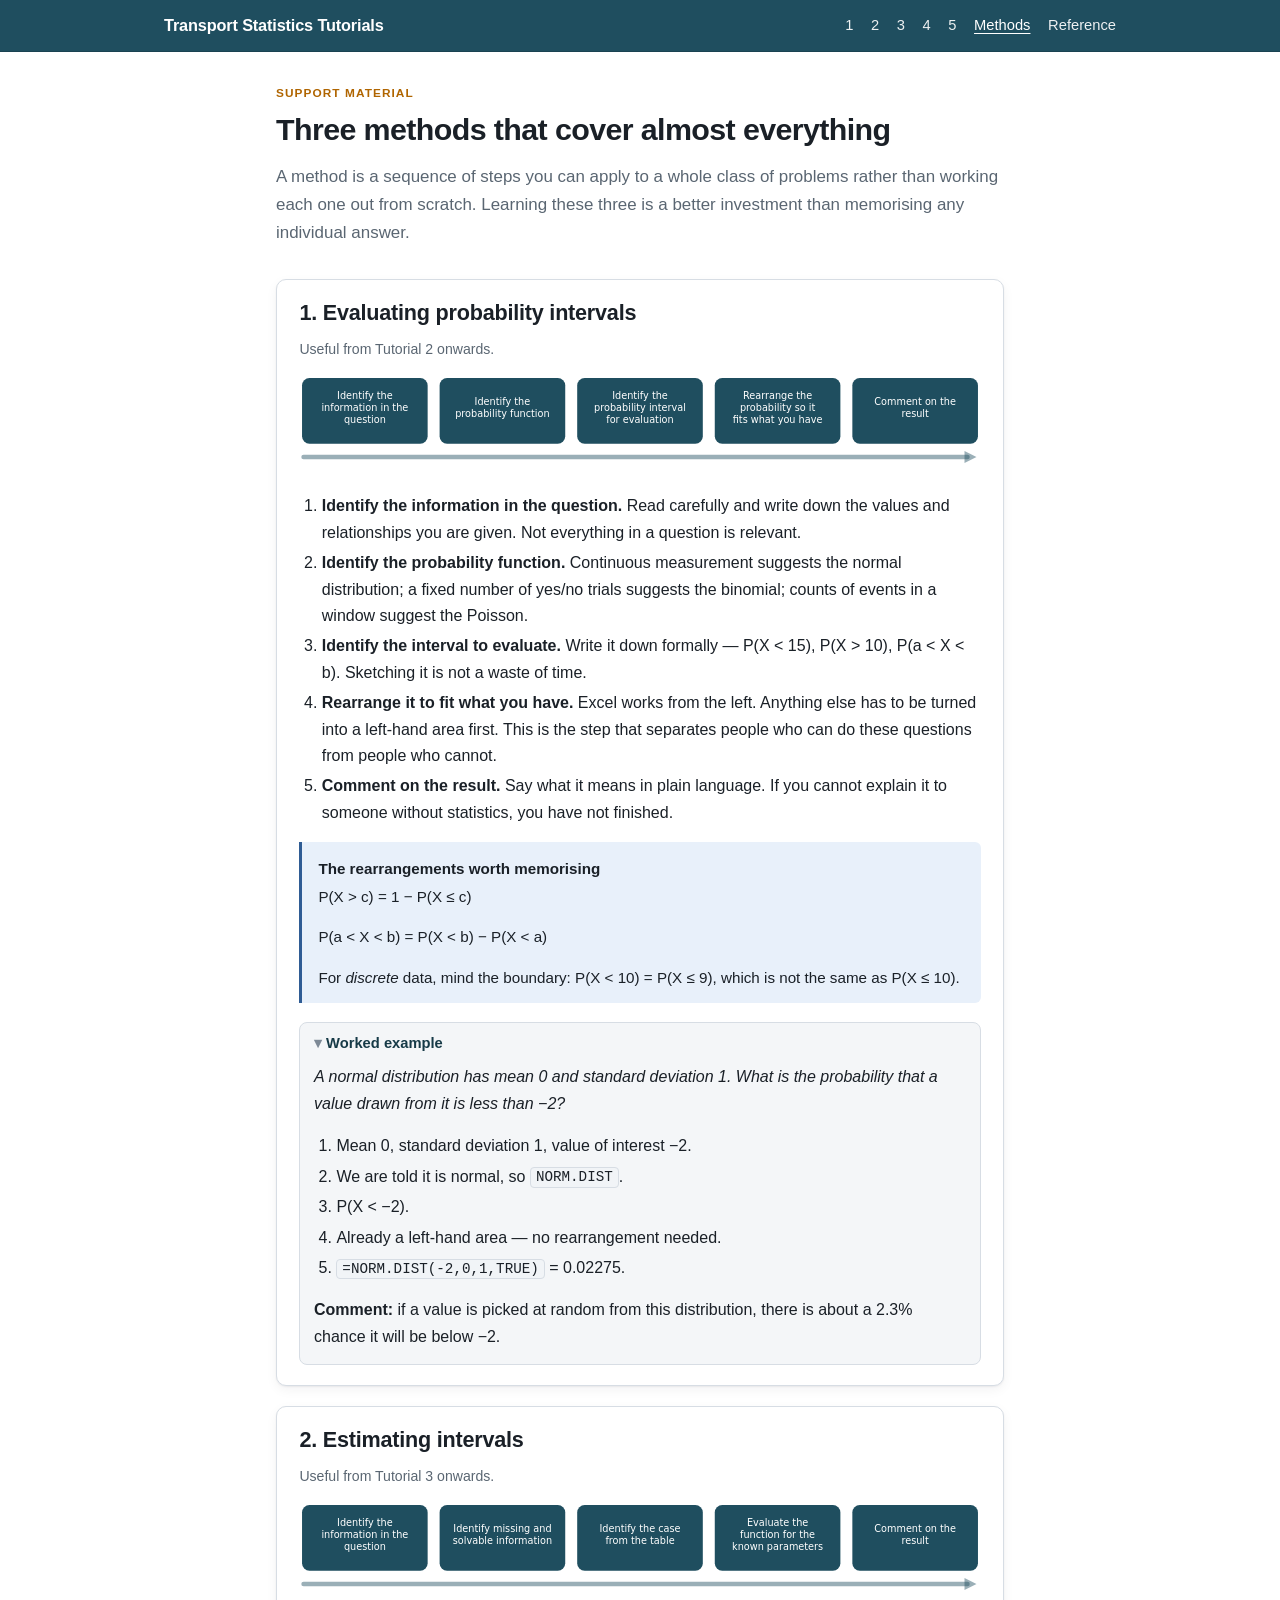
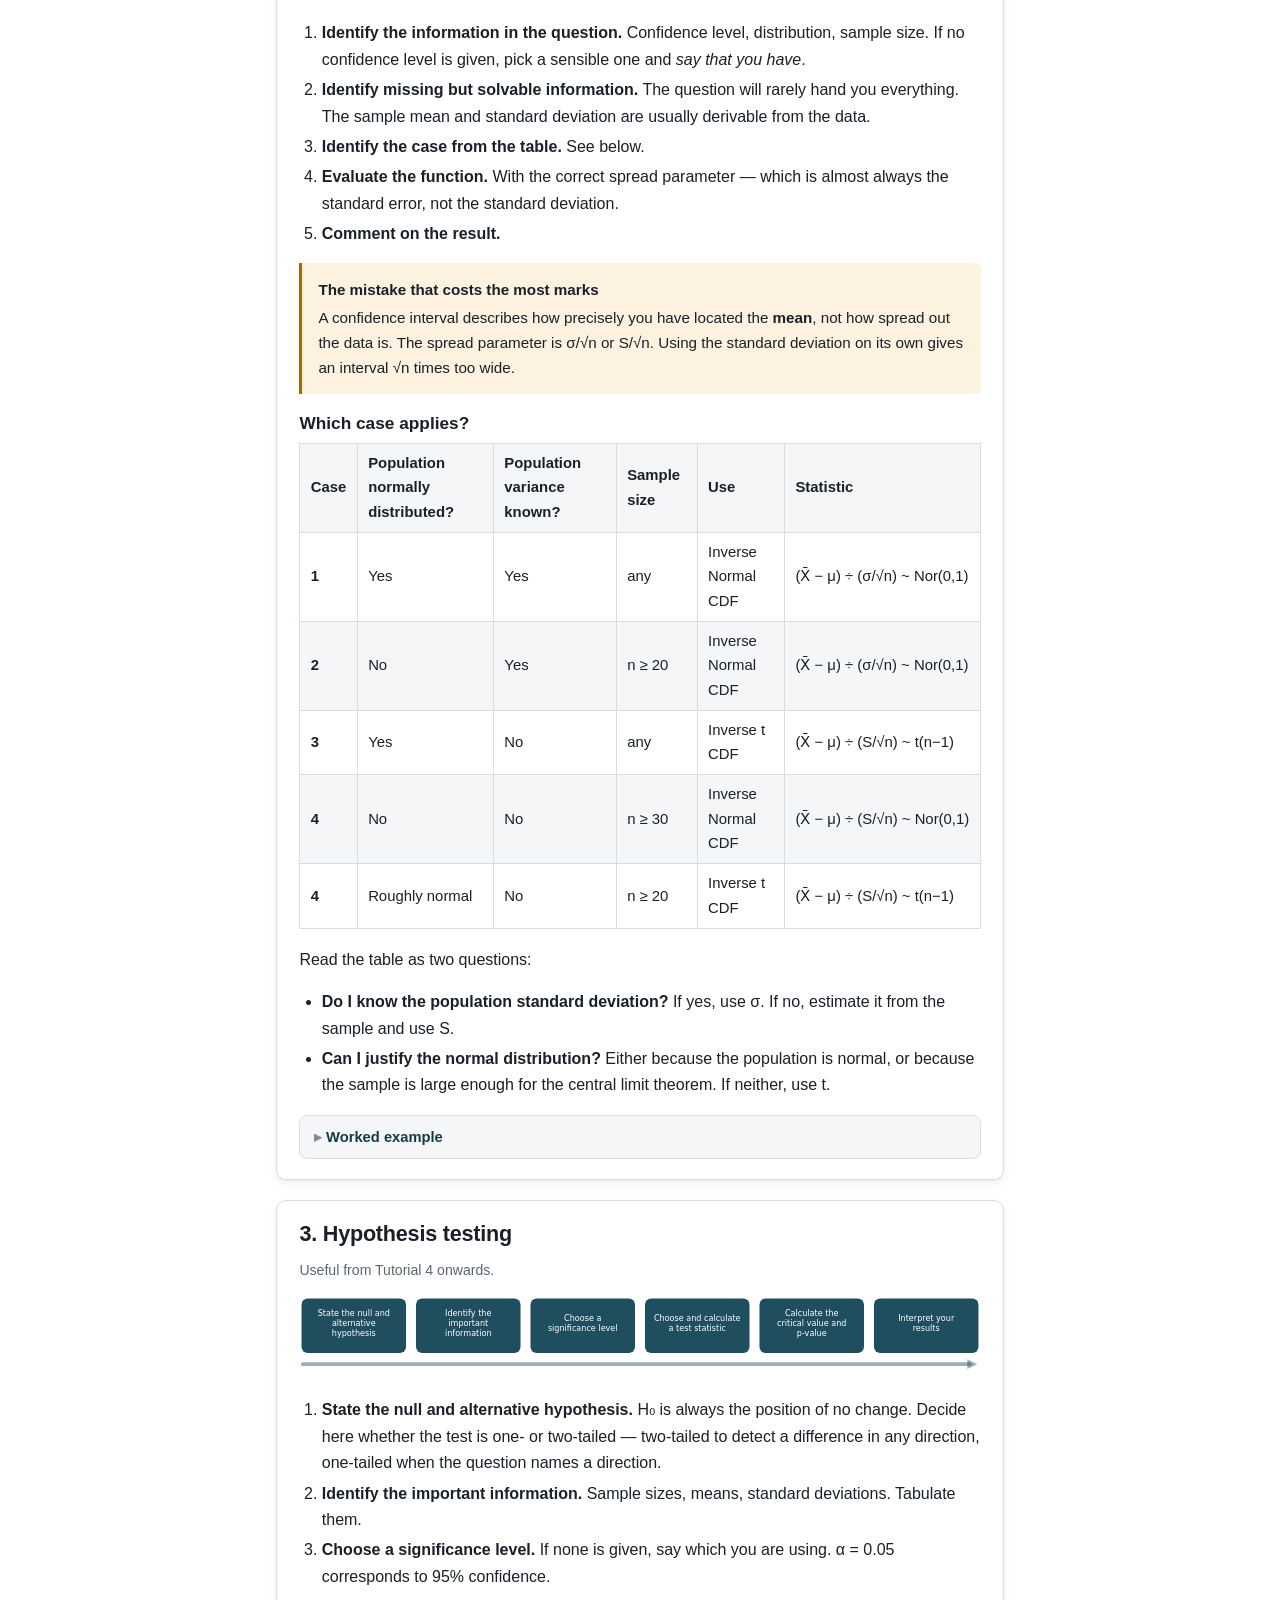
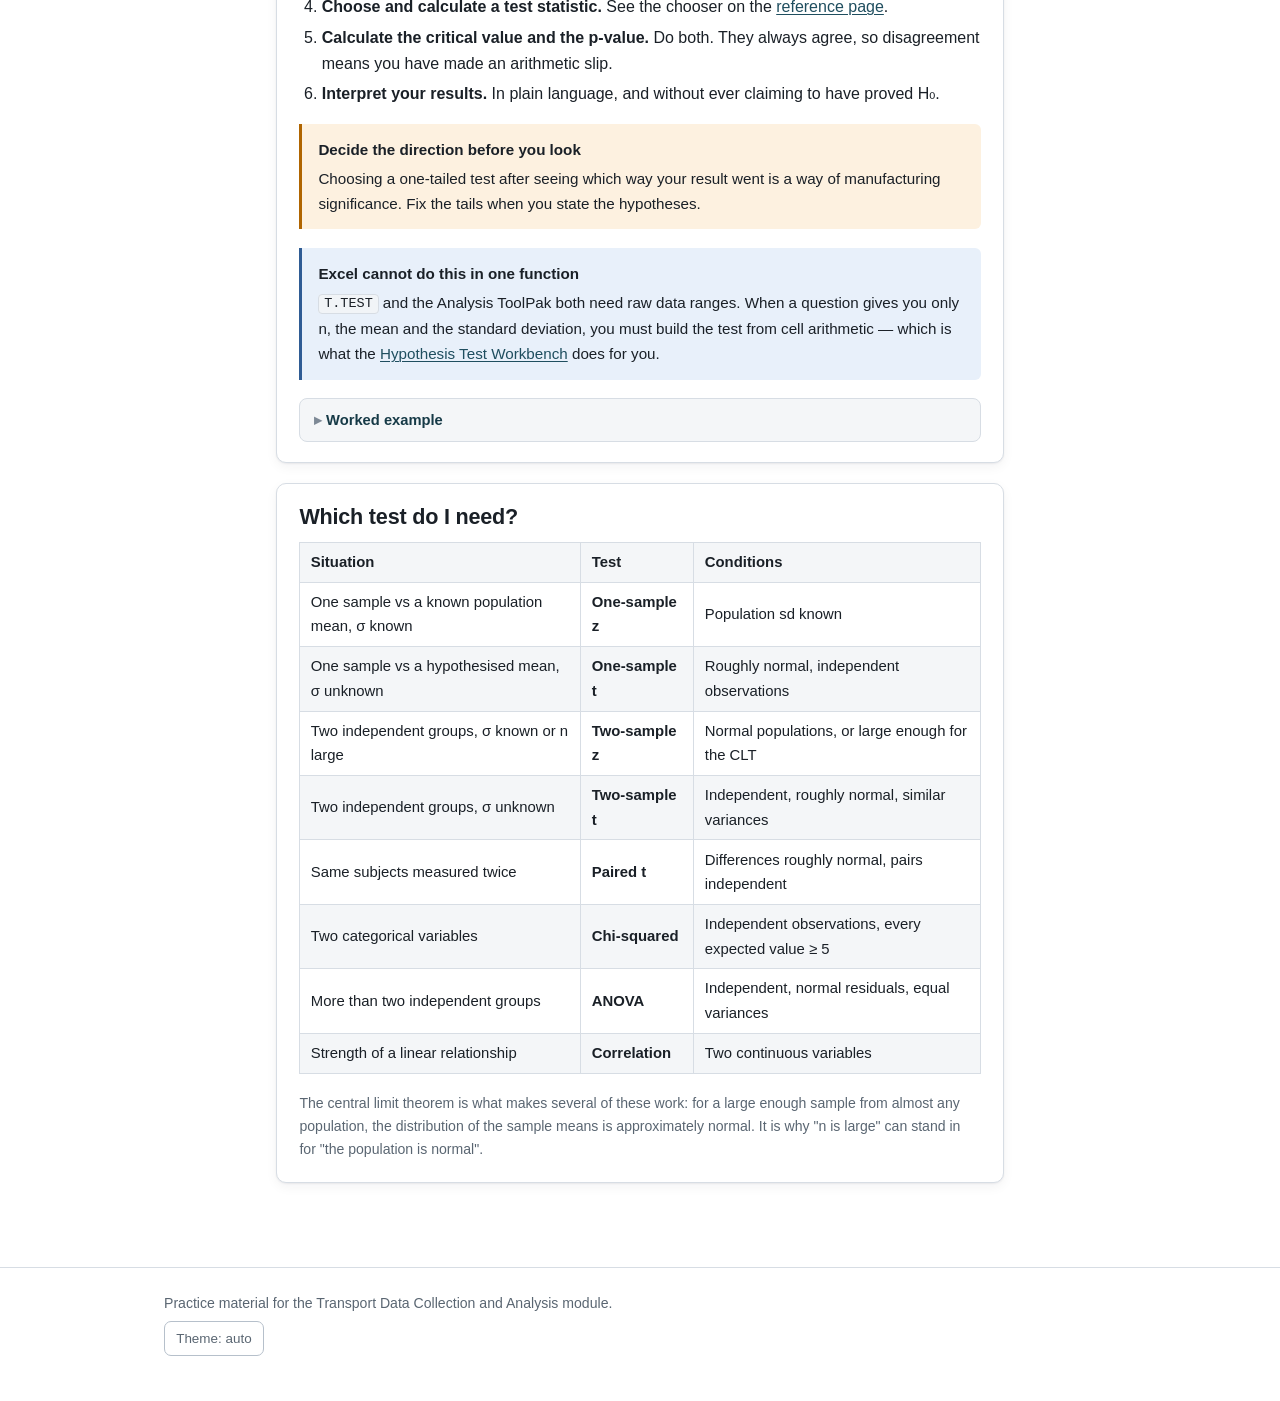
==== methodology.html @ e7c4525c "Interactive self-check site for the transport statistics tutorials Turns the Word handout into a Git" ====
<!doctype html>
<html lang="en-GB">
<head>
<meta charset="utf-8">
<meta name="viewport" content="width=device-width, initial-scale=1">
<title>Problem-solving methods — Transport Statistics</title>
<meta name="description" content="Three reusable methods for probability intervals, interval estimation and hypothesis testing.">
<link rel="stylesheet" href="assets/css/site.css">
<link rel="icon" href="data:image/svg+xml,<svg xmlns='http://www.w3.org/2000/svg' viewBox='0 0 32 32'><text y='26' font-size='26'>📊</text></svg>">
</head>
<body>
<a class="skip" href="#main">Skip to content</a>

<header class="masthead">
  <div class="wrap">
    <a class="brand" href="index.html">Transport Statistics Tutorials</a>
    <nav aria-label="Main">
      <a href="tutorial.html?t=1">1</a>
      <a href="tutorial.html?t=2">2</a>
      <a href="tutorial.html?t=3">3</a>
      <a href="tutorial.html?t=4">4</a>
      <a href="tutorial.html?t=5">5</a>
      <a href="methodology.html">Methods</a>
      <a href="reference.html">Reference</a>
    </nav>
  </div>
</header>

<main id="main">
  <div class="wrap wrap-narrow">

    <div class="page-head">
      <div class="eyebrow">Support material</div>
      <h1>Three methods that cover almost everything</h1>
      <p class="lede">
        A method is a sequence of steps you can apply to a whole class of
        problems rather than working each one out from scratch. Learning these
        three is a better investment than memorising any individual answer.
      </p>
    </div>

    <!-- ============================================================ -->
    <section class="card">
      <h2>1. Evaluating probability intervals</h2>
      <p class="muted small">Useful from Tutorial 2 onwards.</p>

      <figure>
        <img src="assets/img/method-probability.svg"
             alt="Five steps: identify the information, identify the probability function, identify the interval, rearrange it, comment on the result.">
      </figure>

      <ol>
        <li><strong>Identify the information in the question.</strong> Read
          carefully and write down the values and relationships you are given.
          Not everything in a question is relevant.</li>
        <li><strong>Identify the probability function.</strong> Continuous
          measurement suggests the normal distribution; a fixed number of
          yes/no trials suggests the binomial; counts of events in a window
          suggest the Poisson.</li>
        <li><strong>Identify the interval to evaluate.</strong> Write it down
          formally — P(X &lt; 15), P(X &gt; 10), P(a &lt; X &lt; b). Sketching
          it is not a waste of time.</li>
        <li><strong>Rearrange it to fit what you have.</strong> Excel works from
          the left. Anything else has to be turned into a left-hand area first.
          This is the step that separates people who can do these questions from
          people who cannot.</li>
        <li><strong>Comment on the result.</strong> Say what it means in plain
          language. If you cannot explain it to someone without statistics, you
          have not finished.</li>
      </ol>

      <div class="note">
        <span class="note-title">The rearrangements worth memorising</span>
        <p>P(X &gt; c) = 1 − P(X ≤ c)</p>
        <p>P(a &lt; X &lt; b) = P(X &lt; b) − P(X &lt; a)</p>
        <p style="margin-bottom:0">For <em>discrete</em> data, mind the boundary:
        P(X &lt; 10) = P(X ≤ 9), which is not the same as P(X ≤ 10).</p>
      </div>

      <details class="solution" open>
        <summary>Worked example</summary>
        <div class="sol-body">
          <p><em>A normal distribution has mean 0 and standard deviation 1. What
          is the probability that a value drawn from it is less than −2?</em></p>
          <ol>
            <li>Mean 0, standard deviation 1, value of interest −2.</li>
            <li>We are told it is normal, so <code>NORM.DIST</code>.</li>
            <li>P(X &lt; −2).</li>
            <li>Already a left-hand area — no rearrangement needed.</li>
            <li><code>=NORM.DIST(-2,0,1,TRUE)</code> = 0.02275.</li>
          </ol>
          <p style="margin-bottom:0"><strong>Comment:</strong> if a value is
          picked at random from this distribution, there is about a 2.3% chance
          it will be below −2.</p>
        </div>
      </details>
    </section>

    <!-- ============================================================ -->
    <section class="card">
      <h2>2. Estimating intervals</h2>
      <p class="muted small">Useful from Tutorial 3 onwards.</p>

      <figure>
        <img src="assets/img/method-intervals.svg"
             alt="Five steps: identify the information, identify missing and solvable information, identify the case, evaluate the function, comment on the result.">
      </figure>

      <ol>
        <li><strong>Identify the information in the question.</strong> Confidence
          level, distribution, sample size. If no confidence level is given,
          pick a sensible one and <em>say that you have</em>.</li>
        <li><strong>Identify missing but solvable information.</strong> The
          question will rarely hand you everything. The sample mean and standard
          deviation are usually derivable from the data.</li>
        <li><strong>Identify the case from the table.</strong> See below.</li>
        <li><strong>Evaluate the function.</strong> With the correct spread
          parameter — which is almost always the standard error, not the
          standard deviation.</li>
        <li><strong>Comment on the result.</strong></li>
      </ol>

      <div class="note warn">
        <span class="note-title">The mistake that costs the most marks</span>
        A confidence interval describes how precisely you have located the
        <strong>mean</strong>, not how spread out the data is. The spread
        parameter is σ/√n or S/√n. Using the standard deviation on its own gives
        an interval √n times too wide.
      </div>

      <h3>Which case applies?</h3>
      <div class="table-scroll">
        <table>
          <thead>
            <tr>
              <th>Case</th>
              <th>Population normally distributed?</th>
              <th>Population variance known?</th>
              <th>Sample size</th>
              <th>Use</th>
              <th>Statistic</th>
            </tr>
          </thead>
          <tbody>
            <tr>
              <td><strong>1</strong></td><td>Yes</td><td>Yes</td><td>any</td>
              <td>Inverse Normal CDF</td>
              <td class="nowrap">(X̄ − μ) ÷ (σ/√n) ~ Nor(0,1)</td>
            </tr>
            <tr>
              <td><strong>2</strong></td><td>No</td><td>Yes</td><td>n ≥ 20</td>
              <td>Inverse Normal CDF</td>
              <td class="nowrap">(X̄ − μ) ÷ (σ/√n) ~ Nor(0,1)</td>
            </tr>
            <tr>
              <td><strong>3</strong></td><td>Yes</td><td>No</td><td>any</td>
              <td>Inverse t CDF</td>
              <td class="nowrap">(X̄ − μ) ÷ (S/√n) ~ t(n−1)</td>
            </tr>
            <tr>
              <td><strong>4</strong></td><td>No</td><td>No</td><td>n ≥ 30</td>
              <td>Inverse Normal CDF</td>
              <td class="nowrap">(X̄ − μ) ÷ (S/√n) ~ Nor(0,1)</td>
            </tr>
            <tr>
              <td><strong>4</strong></td><td>Roughly normal</td><td>No</td><td>n ≥ 20</td>
              <td>Inverse t CDF</td>
              <td class="nowrap">(X̄ − μ) ÷ (S/√n) ~ t(n−1)</td>
            </tr>
          </tbody>
        </table>
      </div>

      <p>Read the table as two questions:</p>
      <ul>
        <li><strong>Do I know the population standard deviation?</strong> If yes,
          use σ. If no, estimate it from the sample and use S.</li>
        <li><strong>Can I justify the normal distribution?</strong> Either
          because the population is normal, or because the sample is large
          enough for the central limit theorem. If neither, use t.</li>
      </ul>

      <details class="solution">
        <summary>Worked example</summary>
        <div class="sol-body">
          <p><em>A study of driving speed outside a school sampled 100 vehicles.
          The average speed was 25 mph with a standard deviation of 2 mph.
          Estimate a 95% confidence interval for the population mean.</em></p>
          <ol>
            <li>n = 100, mean 25, sd 2, 95% confidence so α = 0.05 and the tails
              are at 0.025 and 0.975.</li>
            <li>Nothing further to derive.</li>
            <li>We are not told the population is normal and we do not know its
              standard deviation, but n = 100 is large — <strong>Case 4</strong>,
              inverse normal.</li>
            <li>Standard error = 2 ÷ √100 = 0.2.<br>
              <code>=NORM.INV(0.025, 25, 0.2)</code> = 24.61<br>
              <code>=NORM.INV(0.975, 25, 0.2)</code> = 25.39</li>
          </ol>
          <p style="margin-bottom:0"><strong>Comment:</strong> we can say with
          95% confidence that the mean speed of vehicles passing this site is
          between 24.61 and 25.39 mph.</p>
          <div class="note small">
            The version of this example in the original handout uses the
            standard deviation (2) rather than the standard error (0.2), giving
            25 ± 3.92 mph. That is the width of the interval covering individual
            <em>vehicles</em>, not the precision of the <em>mean</em>. The
            corrected figures are above; see <code>ERRATA.md</code>.
          </div>
        </div>
      </details>
    </section>

    <!-- ============================================================ -->
    <section class="card">
      <h2>3. Hypothesis testing</h2>
      <p class="muted small">Useful from Tutorial 4 onwards.</p>

      <figure>
        <img src="assets/img/method-hypothesis.svg"
             alt="Six steps: state the hypotheses, identify the information, choose a significance level, calculate a test statistic, calculate the critical value and p-value, interpret the results.">
      </figure>

      <ol>
        <li><strong>State the null and alternative hypothesis.</strong> H₀ is
          always the position of no change. Decide here whether the test is one-
          or two-tailed — two-tailed to detect a difference in any direction,
          one-tailed when the question names a direction.</li>
        <li><strong>Identify the important information.</strong> Sample sizes,
          means, standard deviations. Tabulate them.</li>
        <li><strong>Choose a significance level.</strong> If none is given, say
          which you are using. α = 0.05 corresponds to 95% confidence.</li>
        <li><strong>Choose and calculate a test statistic.</strong> See the
          chooser on the <a href="reference.html">reference page</a>.</li>
        <li><strong>Calculate the critical value and the p-value.</strong> Do
          both. They always agree, so disagreement means you have made an
          arithmetic slip.</li>
        <li><strong>Interpret your results.</strong> In plain language, and
          without ever claiming to have proved H₀.</li>
      </ol>

      <div class="note warn">
        <span class="note-title">Decide the direction before you look</span>
        Choosing a one-tailed test after seeing which way your result went is a
        way of manufacturing significance. Fix the tails when you state the
        hypotheses.
      </div>

      <div class="note">
        <span class="note-title">Excel cannot do this in one function</span>
        <code>T.TEST</code> and the Analysis ToolPak both need raw data ranges.
        When a question gives you only n, the mean and the standard deviation,
        you must build the test from cell arithmetic — which is what the
        <a href="workbooks/hypothesis-test-workbench.xlsx">Hypothesis Test
        Workbench</a> does for you.
      </div>

      <details class="solution">
        <summary>Worked example</summary>
        <div class="sol-body">
          <p><em>Leeds council surveyed bus lateness in Leeds and Manchester. 64
          buses in Leeds averaged 144 seconds late; 49 in Manchester averaged
          121 seconds. The standard deviation was 49 seconds in both. Is the
          difference significant at 95% confidence?</em></p>
          <ol>
            <li>H₀: μ_L = μ_M. H₁: μ_L ≠ μ_M. Two-tailed, because no direction
              is specified.</li>
            <li>n_L = 64, n_M = 49, means 144 and 121, s = 49 for both.</li>
            <li>95% confidence, so α = 0.05, split as 0.025 per tail.</li>
            <li>Two independent groups with an unknown population sd — a
              two-sample t-test.<br>
              t = (144 − 121) ÷ (49 × √(1/64 + 1/49)) = 23 ÷ 9.30 =
              <strong>2.473</strong><br>
              df = 64 + 49 − 2 = 111</li>
            <li><code>=T.INV.2T(0.05, 111)</code> = 1.98</li>
            <li>2.473 &gt; 1.98, so <strong>reject H₀</strong>.</li>
          </ol>
          <p style="margin-bottom:0"><strong>Comment:</strong> there is evidence
          that bus lateness differs significantly between the two cities. Note
          what has <em>not</em> been shown: nothing here explains why, and
          nothing licenses the claim that one city's buses are better run.</p>
        </div>
      </details>
    </section>

    <section class="card">
      <h2>Which test do I need?</h2>
      <div class="table-scroll">
        <table>
          <thead><tr><th>Situation</th><th>Test</th><th>Conditions</th></tr></thead>
          <tbody>
            <tr><td>One sample vs a known population mean, σ known</td>
                <td><strong>One-sample z</strong></td>
                <td>Population sd known</td></tr>
            <tr><td>One sample vs a hypothesised mean, σ unknown</td>
                <td><strong>One-sample t</strong></td>
                <td>Roughly normal, independent observations</td></tr>
            <tr><td>Two independent groups, σ known or n large</td>
                <td><strong>Two-sample z</strong></td>
                <td>Normal populations, or large enough for the CLT</td></tr>
            <tr><td>Two independent groups, σ unknown</td>
                <td><strong>Two-sample t</strong></td>
                <td>Independent, roughly normal, similar variances</td></tr>
            <tr><td>Same subjects measured twice</td>
                <td><strong>Paired t</strong></td>
                <td>Differences roughly normal, pairs independent</td></tr>
            <tr><td>Two categorical variables</td>
                <td><strong>Chi-squared</strong></td>
                <td>Independent observations, every expected value ≥ 5</td></tr>
            <tr><td>More than two independent groups</td>
                <td><strong>ANOVA</strong></td>
                <td>Independent, normal residuals, equal variances</td></tr>
            <tr><td>Strength of a linear relationship</td>
                <td><strong>Correlation</strong></td>
                <td>Two continuous variables</td></tr>
          </tbody>
        </table>
      </div>
      <p class="small muted" style="margin-bottom:0">
        The central limit theorem is what makes several of these work: for a
        large enough sample from almost any population, the distribution of the
        sample means is approximately normal. It is why "n is large" can stand
        in for "the population is normal".
      </p>
    </section>

  </div>
</main>

<footer class="footer">
  <div class="wrap">
    <p>Practice material for the Transport Data Collection and Analysis module.</p>
    <p class="noprint"><span data-theme-toggle></span></p>
  </div>
</footer>

<script src="assets/js/progress.js"></script>
<script src="assets/js/chrome.js"></script>
</body>
</html>
---- assets/css/site.css ----
/* Transport Data Collection and Analysis -- Statistics Tutorials
   Light and dark are both defined on :root so the page never borrows a
   half-set palette from the host. */

:root {
  --bg: #ffffff;
  --bg-soft: #f4f6f8;
  --bg-sunken: #eceff3;
  --surface: #ffffff;
  --border: #d7dde4;
  --border-strong: #b6c0cb;
  --text: #1a2027;
  --text-soft: #5a6672;
  --text-faint: #7d8996;
  --brand: #1f4e5f;
  --brand-soft: #e3eef1;
  --brand-text: #163a47;
  /* Text sitting ON the brand colour. Flips to dark in the dark palette,
     where the brand is a light blue that white text cannot sit on legibly. */
  --on-brand: #ffffff;
  --accent: #b06500;
  --accent-soft: #fdf1e0;
  --ok: #1c6b3c;
  --ok-soft: #e4f3ea;
  --ok-border: #8fc7a6;
  --bad: #a52a3a;
  --bad-soft: #fbe9eb;
  --bad-border: #e0a3ab;
  --info: #2f5c94;
  --info-soft: #e8f0fa;
  --code-bg: #f1f4f7;
  --shadow: 0 1px 2px rgba(16, 24, 32, .06), 0 4px 12px rgba(16, 24, 32, .05);
  --radius: 10px;
  --mono: ui-monospace, SFMono-Regular, "SF Mono", Menlo, Consolas, monospace;
  --sans: -apple-system, BlinkMacSystemFont, "Segoe UI", Inter, Roboto,
          "Helvetica Neue", Arial, sans-serif;
}

@media (prefers-color-scheme: dark) {
  :root:not([data-theme="light"]) {
    --bg: #12161a;
    --bg-soft: #181d23;
    --bg-sunken: #0d1115;
    --surface: #1a2027;
    --border: #2b333c;
    --border-strong: #3d4753;
    --text: #e6eaee;
    --text-soft: #a8b3be;
    --text-faint: #7f8b97;
    --brand: #6fb3c7;
    --brand-soft: #16303a;
    --brand-text: #a8d6e4;
    --on-brand: #0d1115;
    --accent: #e0a054;
    --accent-soft: #2e2314;
    --ok: #6cc490;
    --ok-soft: #14291d;
    --ok-border: #2f6647;
    --bad: #e8909c;
    --bad-soft: #2c171b;
    --bad-border: #6d3742;
    --info: #8ab4e8;
    --info-soft: #16212f;
    --code-bg: #10151a;
    --shadow: 0 1px 2px rgba(0, 0, 0, .4), 0 4px 14px rgba(0, 0, 0, .3);
  }
}

:root[data-theme="dark"] {
  --bg: #12161a;
  --bg-soft: #181d23;
  --bg-sunken: #0d1115;
  --surface: #1a2027;
  --border: #2b333c;
  --border-strong: #3d4753;
  --text: #e6eaee;
  --text-soft: #a8b3be;
  --text-faint: #7f8b97;
  --on-brand: #0d1115;
  --brand: #6fb3c7;
  --brand-soft: #16303a;
  --brand-text: #a8d6e4;
  --accent: #e0a054;
  --accent-soft: #2e2314;
  --ok: #6cc490;
  --ok-soft: #14291d;
  --ok-border: #2f6647;
  --bad: #e8909c;
  --bad-soft: #2c171b;
  --bad-border: #6d3742;
  --info: #8ab4e8;
  --info-soft: #16212f;
  --code-bg: #10151a;
  --shadow: 0 1px 2px rgba(0, 0, 0, .4), 0 4px 14px rgba(0, 0, 0, .3);
}

* { box-sizing: border-box; }

html { -webkit-text-size-adjust: 100%; }

body {
  margin: 0;
  background: var(--bg);
  color: var(--text);
  font: 16px/1.65 var(--sans);
  overflow-x: hidden;
}

h1, h2, h3, h4 { line-height: 1.25; color: var(--text); margin: 0 0 .5em; }
h1 { font-size: 1.9rem; letter-spacing: -.02em; }
h2 { font-size: 1.35rem; letter-spacing: -.01em; }
h3 { font-size: 1.08rem; }
p { margin: 0 0 1em; }
a { color: var(--brand); text-decoration-thickness: 1px; text-underline-offset: 2px; }
a:hover { color: var(--accent); }
code, kbd, samp { font-family: var(--mono); font-size: .89em; }
:not(pre) > code {
  background: var(--code-bg);
  border: 1px solid var(--border);
  border-radius: 4px;
  padding: .1em .35em;
  white-space: nowrap;
}
pre {
  background: var(--code-bg);
  border: 1px solid var(--border);
  border-radius: var(--radius);
  padding: .8rem 1rem;
  overflow-x: auto;
  margin: 0 0 1em;
}
pre code { white-space: pre; background: none; border: 0; padding: 0; }
ul, ol { margin: 0 0 1em; padding-left: 1.4em; }
li { margin: .25em 0; }
hr { border: 0; border-top: 1px solid var(--border); margin: 2rem 0; }

.skip {
  position: absolute; left: -9999px; top: 0;
  background: var(--brand); color: #fff; padding: .6rem 1rem; z-index: 100;
}
.skip:focus { left: .5rem; top: .5rem; }

/* ---------------------------------------------------------------- layout */

.wrap { max-width: 62rem; margin: 0 auto; padding: 0 1.25rem; }
.wrap-narrow { max-width: 48rem; }

.masthead {
  background: var(--brand);
  color: #fff;
  padding: .75rem 0;
  border-bottom: 1px solid rgba(0, 0, 0, .15);
}
.masthead .wrap { display: flex; align-items: center; gap: 1rem; flex-wrap: wrap; }
.masthead a { color: #fff; text-decoration: none; }
.masthead .brand { font-weight: 700; letter-spacing: -.01em; font-size: 1.02rem; }
.masthead nav { margin-left: auto; display: flex; gap: 1.1rem; flex-wrap: wrap; }
.masthead nav a { font-size: .92rem; opacity: .92; }
.masthead nav a:hover, .masthead nav a[aria-current="page"] {
  opacity: 1; text-decoration: underline; text-underline-offset: 3px;
}
@media (prefers-color-scheme: dark) {
  :root:not([data-theme="light"]) .masthead { background: #10333f; }
}
:root[data-theme="dark"] .masthead { background: #10333f; }

main { padding: 2rem 0 4rem; }

.page-head { margin-bottom: 2rem; }
.page-head .eyebrow {
  text-transform: uppercase; letter-spacing: .09em; font-size: .74rem;
  font-weight: 700; color: var(--accent); margin-bottom: .4rem;
}
.lede { font-size: 1.06rem; color: var(--text-soft); max-width: 46rem; }

/* ---------------------------------------------------------------- cards */

.card {
  background: var(--surface);
  border: 1px solid var(--border);
  border-radius: var(--radius);
  padding: 1.25rem 1.4rem;
  box-shadow: var(--shadow);
  margin-bottom: 1.25rem;
}

.grid { display: grid; gap: 1rem; }
@media (min-width: 40rem) { .grid-2 { grid-template-columns: 1fr 1fr; } }
@media (min-width: 56rem) { .grid-3 { grid-template-columns: repeat(3, 1fr); } }

.tut-card {
  display: block; text-decoration: none; color: inherit;
  background: var(--surface);
  border: 1px solid var(--border);
  border-radius: var(--radius);
  padding: 1.15rem 1.25rem;
  box-shadow: var(--shadow);
  transition: border-color .15s, transform .15s;
}
.tut-card:hover { border-color: var(--brand); transform: translateY(-2px); color: inherit; }
.tut-card .n {
  font-size: .74rem; font-weight: 700; letter-spacing: .09em;
  text-transform: uppercase; color: var(--accent);
}
.tut-card h3 { margin: .3rem 0 .45rem; }
.tut-card p { color: var(--text-soft); font-size: .93rem; margin: 0 0 .8rem; }

/* ------------------------------------------------------------ callouts */

.note {
  border-left: 3px solid var(--info);
  background: var(--info-soft);
  padding: .85rem 1rem;
  border-radius: 0 6px 6px 0;
  margin: 0 0 1.15rem;
  font-size: .95rem;
}
.note > :last-child { margin-bottom: 0; }
.note.warn { border-color: var(--accent); background: var(--accent-soft); }
.note.good { border-color: var(--ok); background: var(--ok-soft); }
.note .note-title { font-weight: 700; display: block; margin-bottom: .2rem; }

/* -------------------------------------------------------------- tables */

.table-scroll { overflow-x: auto; margin: 0 0 1.15rem; }
table { border-collapse: collapse; width: 100%; font-size: .93rem; }
th, td { border: 1px solid var(--border); padding: .45rem .65rem; text-align: left; }
thead th { background: var(--bg-soft); font-weight: 700; }
tbody tr:nth-child(even) { background: var(--bg-soft); }
td.num, th.num { text-align: right; font-variant-numeric: tabular-nums; }

/* ------------------------------------------------------------ controls */

.btn {
  display: inline-flex; align-items: center; gap: .4rem;
  font: inherit; font-size: .92rem; font-weight: 600;
  padding: .48rem .95rem;
  border-radius: 7px;
  border: 1px solid var(--brand);
  background: var(--brand); color: var(--on-brand);
  cursor: pointer;
  transition: filter .15s;
}
.btn:hover { filter: brightness(1.12); }
.btn:active { filter: brightness(.94); }
.btn.ghost { background: transparent; color: var(--brand); }
.btn.ghost:hover { background: var(--brand-soft); }
.btn.quiet {
  background: transparent; color: var(--text-soft);
  border-color: var(--border-strong); font-weight: 500;
}
.btn.quiet:hover { background: var(--bg-soft); color: var(--text); }
.btn.small { font-size: .84rem; padding: .34rem .7rem; }
.btn:disabled { opacity: .5; cursor: default; filter: none; }

:where(input, textarea, select):focus-visible,
.btn:focus-visible, a:focus-visible, summary:focus-visible {
  outline: 2px solid var(--accent);
  outline-offset: 2px;
}

input[type="text"], input[type="number"], textarea, select {
  font: inherit;
  color: var(--text);
  background: var(--surface);
  border: 1px solid var(--border-strong);
  border-radius: 7px;
  padding: .42rem .6rem;
}
input[type="text"], input[type="number"] {
  width: 9.5rem;
  font-variant-numeric: tabular-nums;
}
textarea { width: 100%; min-height: 6.5rem; resize: vertical; line-height: 1.55; }
input.mono { font-family: var(--mono); width: 22rem; max-width: 100%; }

/* ------------------------------------------------------------ question */

.question {
  background: var(--surface);
  border: 1px solid var(--border);
  border-radius: var(--radius);
  box-shadow: var(--shadow);
  margin: 0 0 1.5rem;
  overflow: hidden;
}
.question > header {
  display: flex; align-items: center; gap: .7rem; flex-wrap: wrap;
  padding: .85rem 1.3rem;
  background: var(--bg-soft);
  border-bottom: 1px solid var(--border);
}
.question > header h2 { margin: 0; font-size: 1.05rem; }
.question .qbody { padding: 1.25rem 1.3rem 1.4rem; }

.pill {
  font-size: .72rem; font-weight: 700; letter-spacing: .05em;
  text-transform: uppercase;
  padding: .16rem .5rem; border-radius: 999px;
  border: 1px solid var(--border-strong); color: var(--text-soft);
  background: var(--surface);
  white-space: nowrap;
}
.pill.done { color: var(--ok); border-color: var(--ok-border); background: var(--ok-soft); }
.pill.part { color: var(--accent); border-color: var(--accent); background: var(--accent-soft); }
.pill.ds { margin-left: auto; font-weight: 600; text-transform: none; letter-spacing: 0; }

/* ---------------------------------------------------------------- step */

.step {
  border-top: 1px dashed var(--border);
  padding-top: 1.1rem;
  margin-top: 1.1rem;
}
.step:first-of-type { border-top: 0; padding-top: 0; margin-top: 0; }
.step .ask { font-weight: 600; margin: 0 0 .7rem; }
.step .ask .idx {
  display: inline-block; min-width: 1.5rem;
  color: var(--text-faint); font-weight: 700;
}
.answer-row { display: flex; align-items: center; gap: .6rem; flex-wrap: wrap; }
.unit { color: var(--text-soft); font-size: .93rem; }

.opts { display: grid; gap: .4rem; margin: 0 0 .8rem; }
.opt {
  display: flex; align-items: flex-start; gap: .6rem;
  padding: .5rem .7rem;
  border: 1px solid var(--border);
  border-radius: 7px;
  cursor: pointer;
  background: var(--surface);
}
.opt:hover { background: var(--bg-soft); }
.opt input { margin-top: .28rem; flex: none; }
.opt.is-ok { border-color: var(--ok-border); background: var(--ok-soft); }
.opt.is-bad { border-color: var(--bad-border); background: var(--bad-soft); }
.opt .opt-label { font-family: var(--mono); font-size: .9em; }
.opt.prose .opt-label { font-family: var(--sans); font-size: 1em; }

.subgrid { display: grid; gap: .9rem; margin-bottom: .8rem; }
@media (min-width: 44rem) { .subgrid.cols-2 { grid-template-columns: 1fr 1fr; } }
.subgrid > div > .sublabel {
  font-size: .84rem; font-weight: 700; color: var(--text-soft);
  text-transform: uppercase; letter-spacing: .05em; margin-bottom: .35rem;
}

.gridtable { overflow-x: auto; margin-bottom: .8rem; }
.gridtable table { font-size: .9rem; }
.gridtable input { width: 6.2rem; padding: .3rem .4rem; }
.gridtable td.given { background: var(--bg-sunken); color: var(--text-soft); }
.gridtable input.is-ok { border-color: var(--ok); background: var(--ok-soft); }
.gridtable input.is-bad { border-color: var(--bad); background: var(--bad-soft); }

.verdict {
  margin-top: .8rem; padding: .75rem .95rem;
  border-radius: 7px; border: 1px solid; font-size: .95rem;
}
.verdict > :last-child { margin-bottom: 0; }
.verdict.ok { border-color: var(--ok-border); background: var(--ok-soft); color: var(--ok); }
.verdict.bad { border-color: var(--bad-border); background: var(--bad-soft); color: var(--bad); }
.verdict.hint { border-color: var(--info); background: var(--info-soft); color: var(--text); }
.verdict strong { color: inherit; }
.verdict .why { display: block; margin-top: .35rem; color: var(--text); font-weight: 400; }

.step-actions { display: flex; gap: .5rem; flex-wrap: wrap; margin-top: .8rem; }

/* -------------------------------------------------------- solution box */

details.solution {
  margin-top: .9rem;
  border: 1px solid var(--border);
  border-radius: 8px;
  background: var(--bg-soft);
  overflow: hidden;
}
details.solution > summary {
  cursor: pointer; padding: .55rem .85rem;
  font-weight: 600; font-size: .92rem; color: var(--brand-text);
  list-style: none;
}
details.solution > summary::-webkit-details-marker { display: none; }
details.solution > summary::before { content: "▸ "; color: var(--text-faint); }
details.solution[open] > summary::before { content: "▾ "; }
details.solution .sol-body { padding: 0 .85rem .85rem; }
@media (prefers-color-scheme: dark) {
  :root:not([data-theme="light"]) details.solution > summary { color: var(--brand); }
}
:root[data-theme="dark"] details.solution > summary { color: var(--brand); }

/* ------------------------------------------------------------ lang tabs */

.langtabs { margin: .5rem 0 0; }
.langtabs .tabs {
  display: flex; gap: .25rem; border-bottom: 1px solid var(--border);
  margin-bottom: .6rem; flex-wrap: wrap;
}
.langtabs .tabs button {
  font: inherit; font-size: .85rem; font-weight: 600;
  background: none; border: 0; border-bottom: 2px solid transparent;
  color: var(--text-soft); padding: .35rem .6rem; cursor: pointer;
  margin-bottom: -1px;
}
.langtabs .tabs button[aria-selected="true"] {
  color: var(--brand); border-bottom-color: var(--brand);
}
.langtabs .tabs button:hover { color: var(--text); }
.langtabs .panel[hidden] { display: none; }

/* ---------------------------------------------------------- self-check */

.rubric { margin: .7rem 0 0; padding: 0; list-style: none; }
.rubric li { display: flex; gap: .55rem; align-items: flex-start; margin: .35rem 0; }
.rubric input { margin-top: .3rem; flex: none; }

/* ---------------------------------------------------------- progress */

.progress-bar {
  height: 6px; border-radius: 3px; background: var(--bg-sunken);
  overflow: hidden; margin: .5rem 0 .2rem;
}
.progress-bar i { display: block; height: 100%; background: var(--ok); width: 0; transition: width .3s; }
.progress-meta { font-size: .84rem; color: var(--text-soft); }

.toc { position: sticky; top: 1rem; }
.toc ol { list-style: none; padding: 0; margin: 0; font-size: .9rem; }
.toc li { margin: 0; }
.toc a {
  display: flex; gap: .5rem; align-items: center;
  padding: .3rem .5rem; border-radius: 6px;
  text-decoration: none; color: var(--text-soft);
}
.toc a:hover { background: var(--bg-soft); color: var(--text); }
.toc .dot {
  width: .55rem; height: .55rem; border-radius: 50%; flex: none;
  border: 1.5px solid var(--border-strong);
}
.toc .dot.done { background: var(--ok); border-color: var(--ok); }
.toc .dot.part { background: var(--accent); border-color: var(--accent); }

.layout { display: block; }
@media (min-width: 64rem) {
  .layout { display: grid; grid-template-columns: 1fr 15rem; gap: 2.25rem; align-items: start; }
}

/* ------------------------------------------------------------- figures */

figure { margin: 0 0 1.15rem; }
figure svg, figure img { max-width: 100%; height: auto; display: block; }
figcaption { font-size: .87rem; color: var(--text-soft); margin-top: .4rem; }

.sketchopts { display: grid; gap: .7rem; }
@media (min-width: 40rem) { .sketchopts { grid-template-columns: 1fr 1fr; } }
.sketchopt {
  border: 2px solid var(--border); border-radius: 8px; padding: .5rem;
  cursor: pointer; background: var(--surface); text-align: center;
}
.sketchopt:hover { border-color: var(--brand); }
.sketchopt.is-ok { border-color: var(--ok); background: var(--ok-soft); }
.sketchopt.is-bad { border-color: var(--bad); background: var(--bad-soft); }
.sketchopt svg { width: 100%; height: auto; }
.sketchopt .cap { font-size: .84rem; color: var(--text-soft); margin-top: .3rem; }

/* --------------------------------------------------------------- misc */

.footer {
  border-top: 1px solid var(--border);
  padding: 1.5rem 0 2.5rem;
  color: var(--text-soft); font-size: .88rem;
}
.footer p { margin: 0 0 .4rem; }

.chiplist { display: flex; gap: .5rem; flex-wrap: wrap; margin: 0 0 1rem; }
.chip {
  font-size: .84rem; padding: .3rem .7rem; border-radius: 999px;
  background: var(--brand-soft); color: var(--brand-text);
  border: 1px solid transparent; text-decoration: none;
}
.chip:hover { border-color: var(--brand); color: var(--brand-text); }
@media (prefers-color-scheme: dark) {
  :root:not([data-theme="light"]) .chip { color: var(--brand); }
}
:root[data-theme="dark"] .chip { color: var(--brand); }

.muted { color: var(--text-soft); }
.small { font-size: .88rem; }
.nowrap { white-space: nowrap; }
.stack > * + * { margin-top: 1rem; }
.center { text-align: center; }

/* ------------------------------------------------------------ printing */

@media print {
  .masthead nav, .step-actions, .btn, .toc, .footer .noprint { display: none !important; }
  body { background: #fff; color: #000; font-size: 11pt; }
  .question, .card { break-inside: avoid; box-shadow: none; border-color: #999; }
  details.solution { display: none; }
  .masthead { background: none; color: #000; border-bottom: 2px solid #000; }
  .masthead a { color: #000; }
  a[href^="http"]::after { content: " (" attr(href) ")"; font-size: 9pt; color: #555; }
}

@media (prefers-reduced-motion: reduce) {
  * { transition: none !important; animation: none !important; }
}
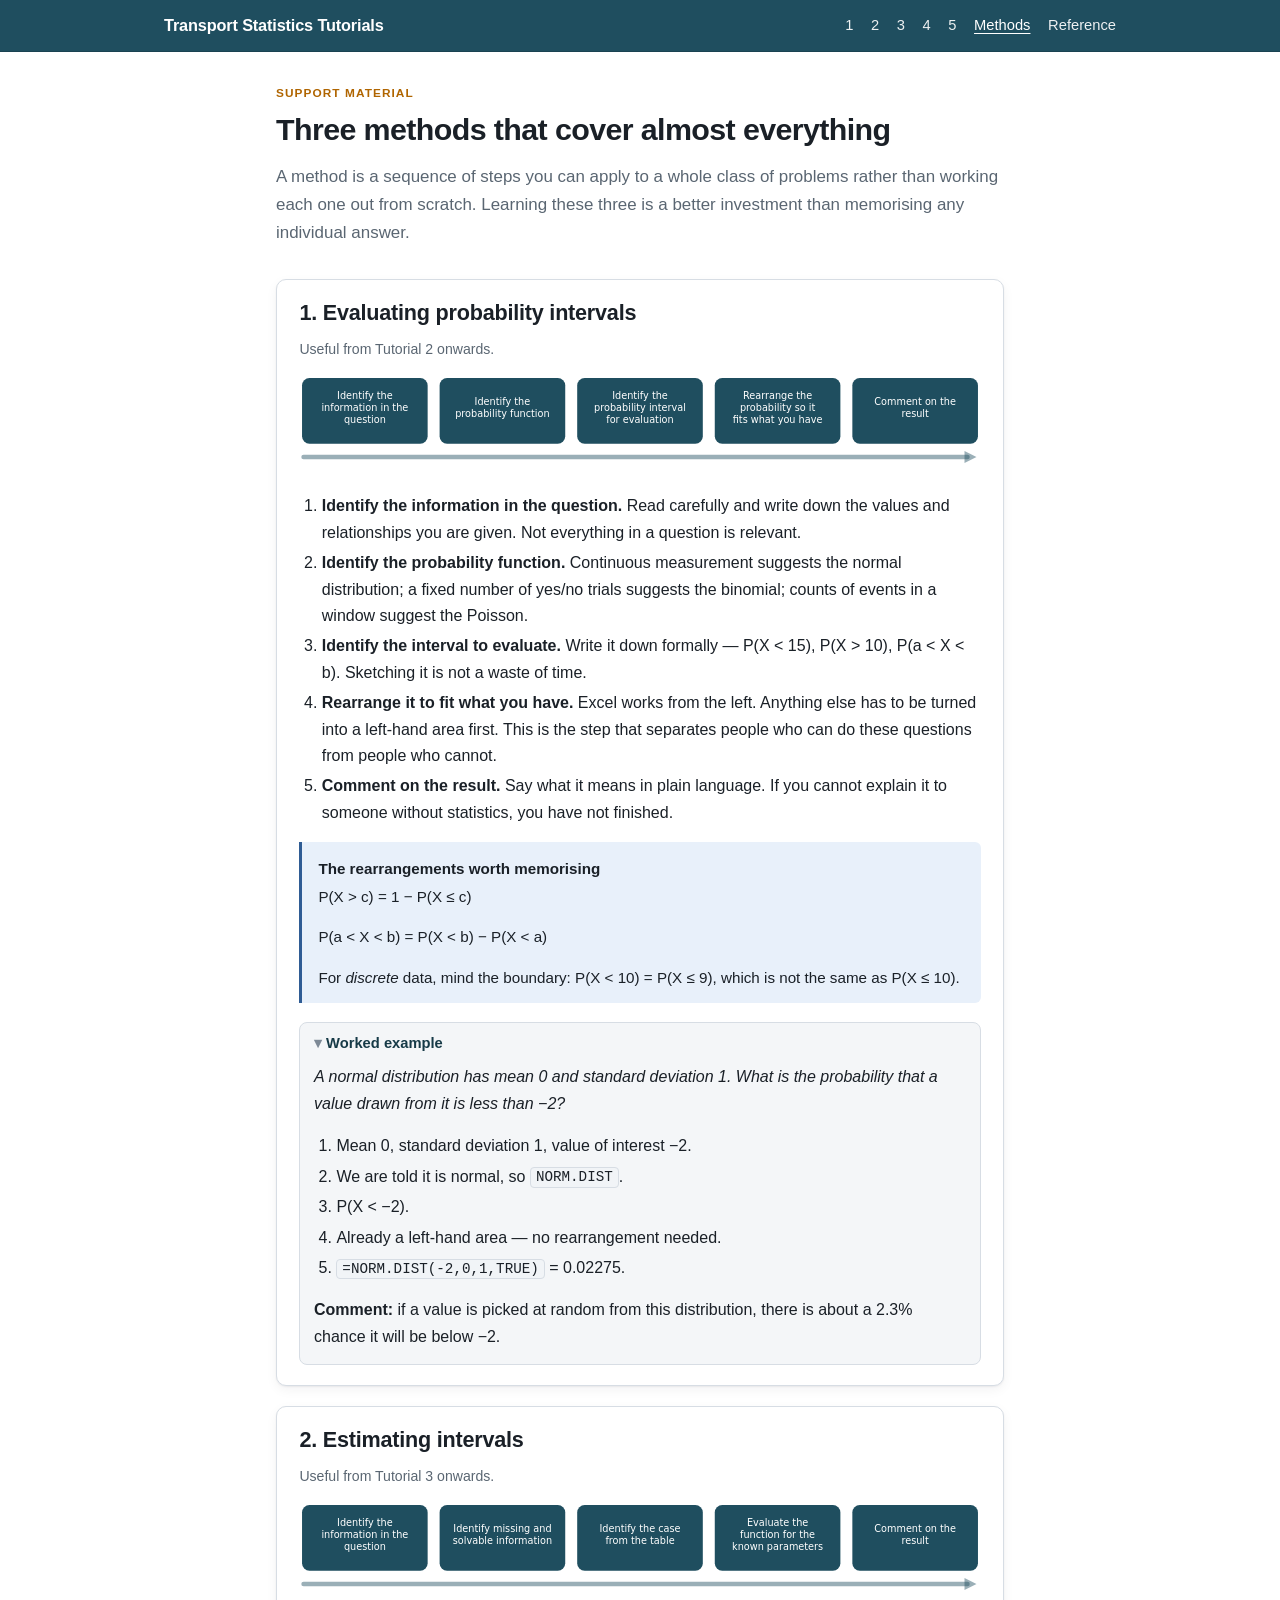
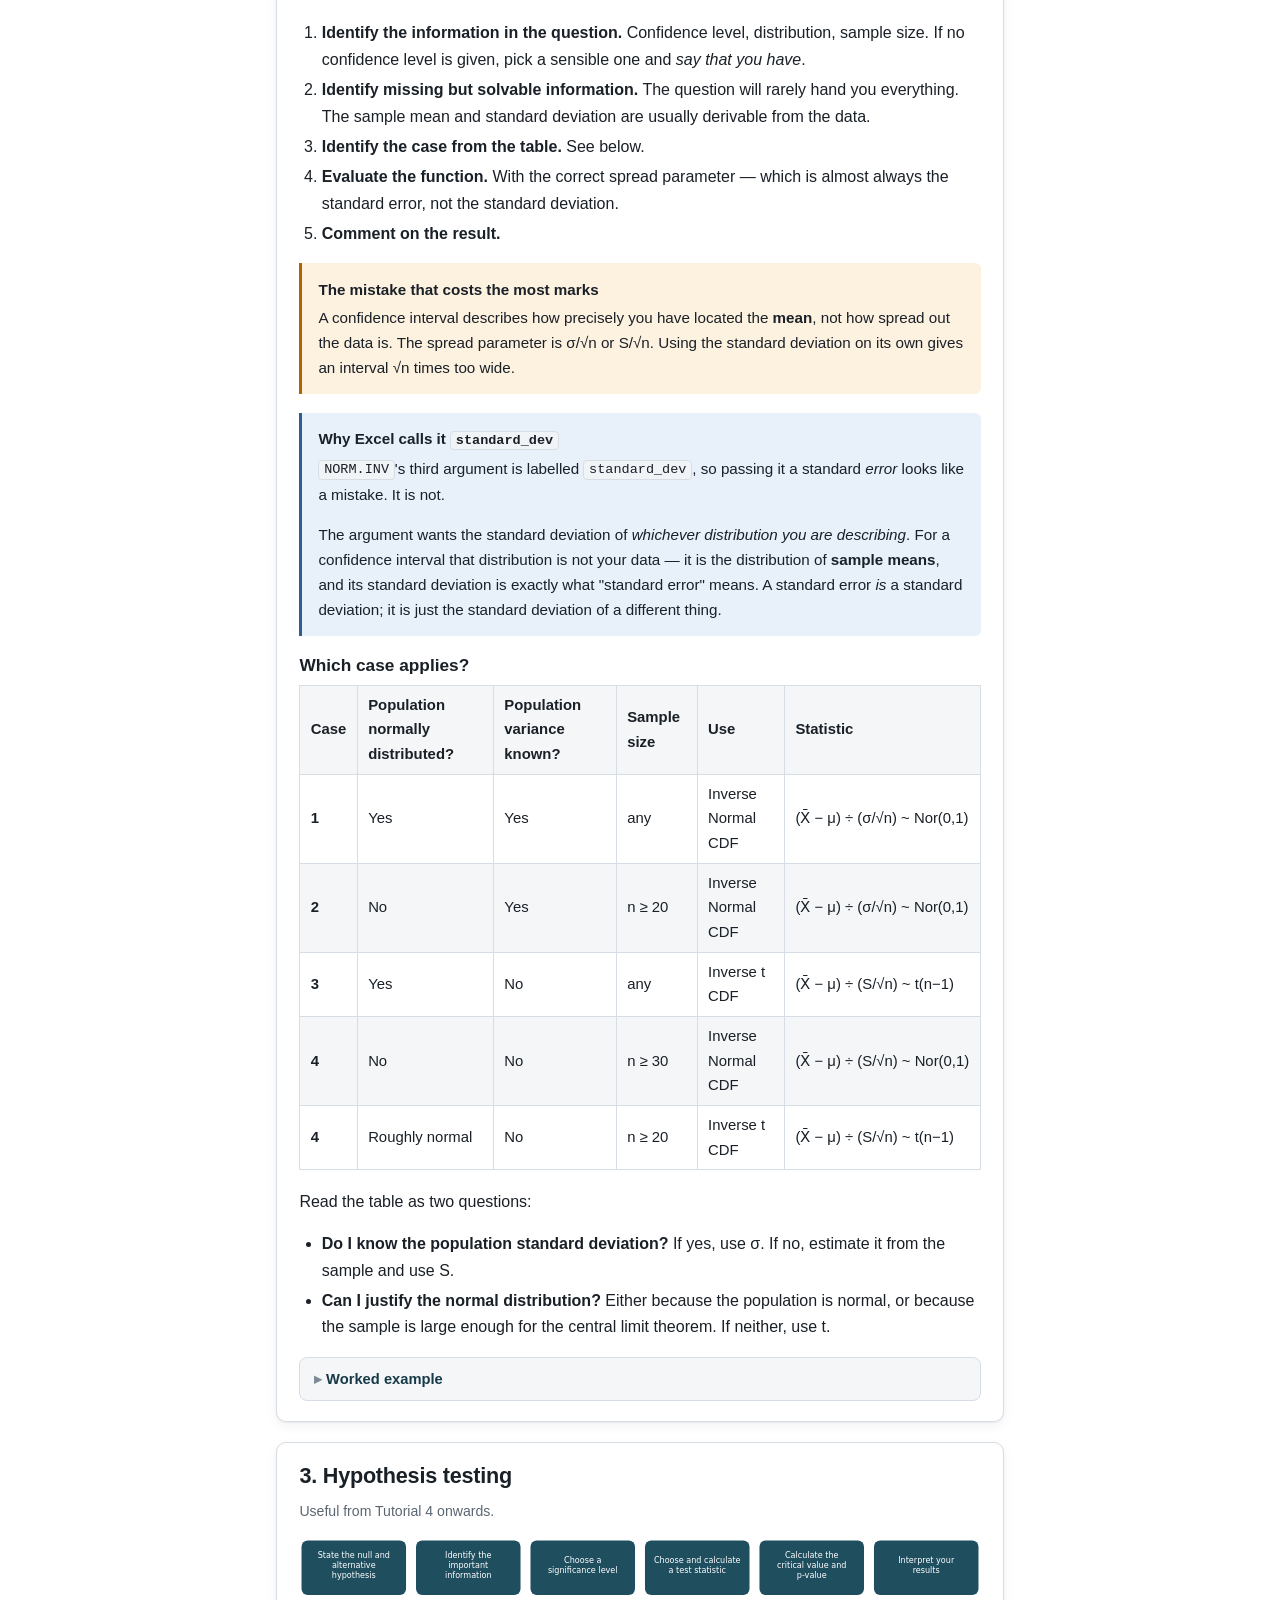
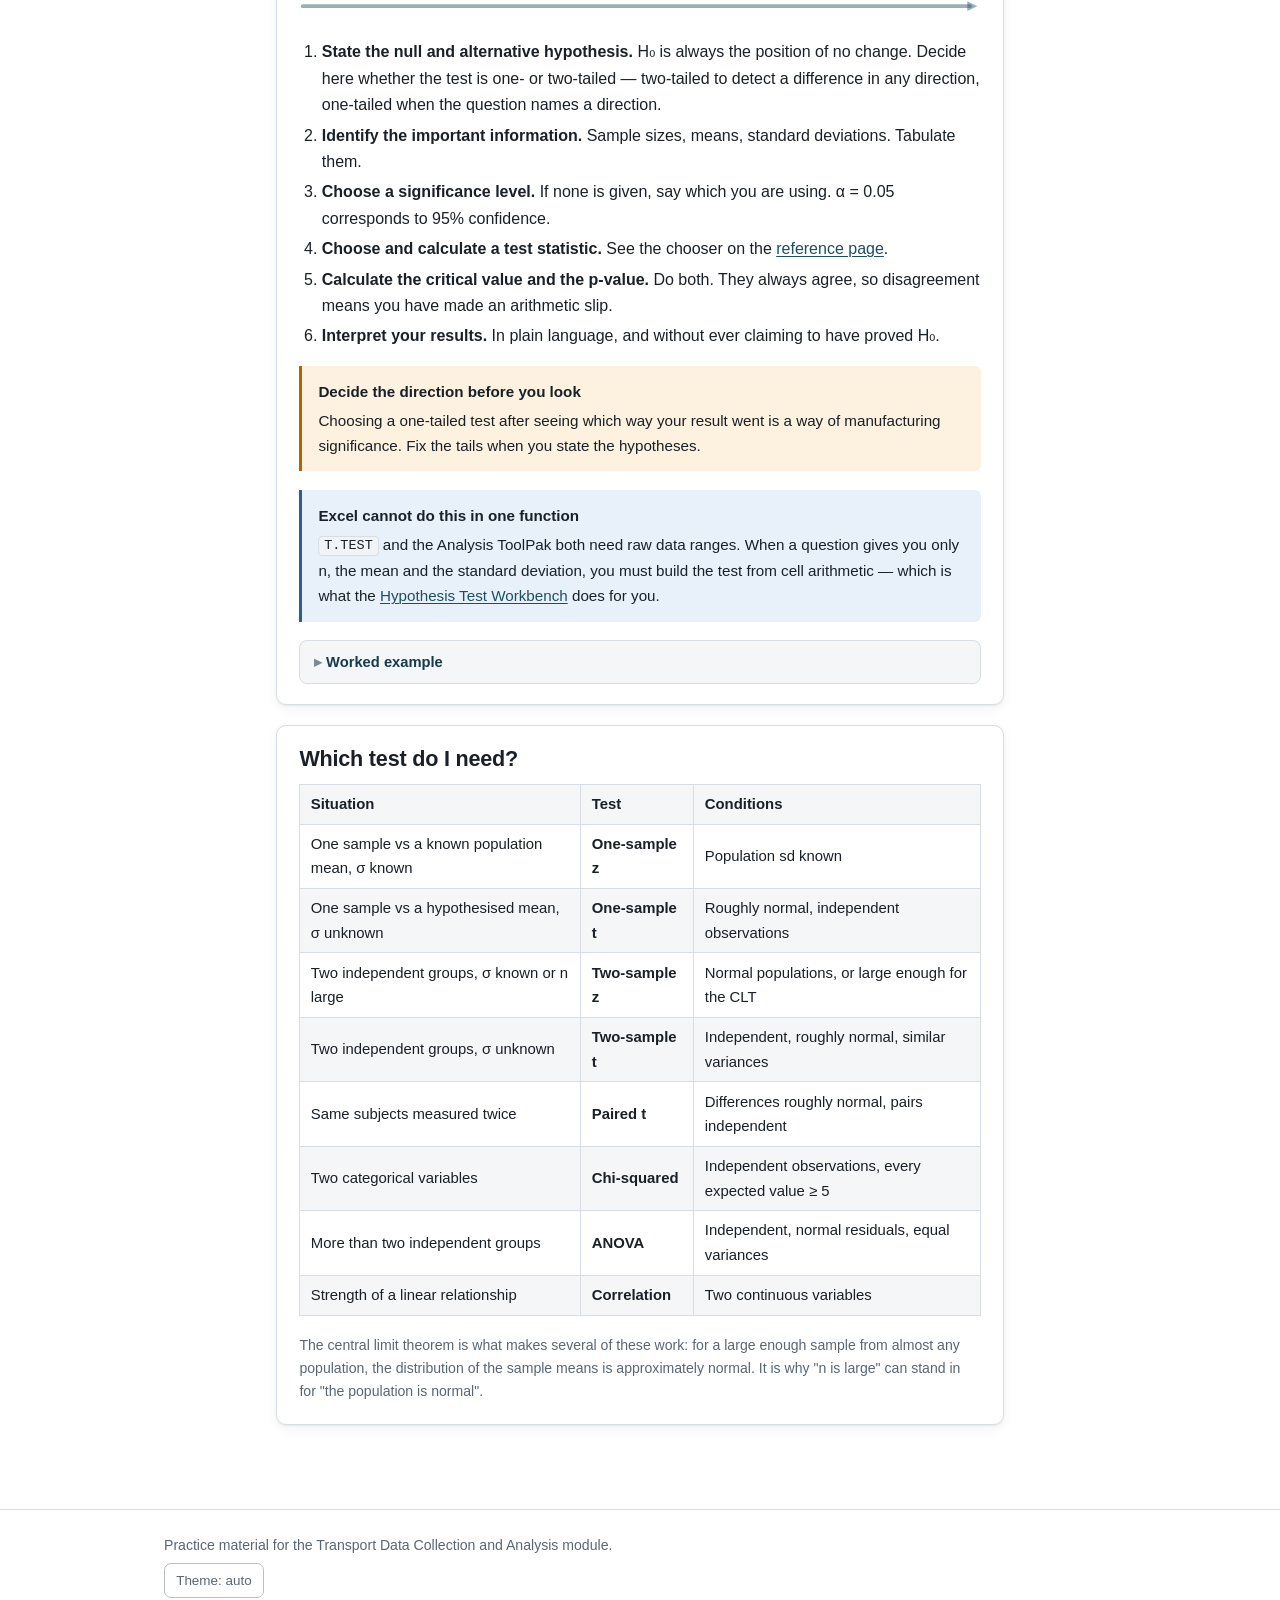
==== commit 36bd14c8: "Act on tutorial feedback: reveal, precision, selection, unsorted data - "Show me the answer" now alw" ====
--- a/methodology.html
+++ b/methodology.html
@@ -126,6 +126,23 @@
         <strong>mean</strong>, not how spread out the data is. The spread
         parameter is σ/√n or S/√n. Using the standard deviation on its own gives
         an interval √n times too wide.
+      </div>
+
+      <div class="note">
+        <span class="note-title">Why Excel calls it <code>standard_dev</code></span>
+        <p>
+          <code>NORM.INV</code>'s third argument is labelled
+          <code>standard_dev</code>, so passing it a standard <em>error</em>
+          looks like a mistake. It is not.
+        </p>
+        <p style="margin-bottom:0">
+          The argument wants the standard deviation of <em>whichever
+          distribution you are describing</em>. For a confidence interval that
+          distribution is not your data — it is the distribution of
+          <strong>sample means</strong>, and its standard deviation is exactly
+          what "standard error" means. A standard error <em>is</em> a standard
+          deviation; it is just the standard deviation of a different thing.
+        </p>
       </div>
 
       <h3>Which case applies?</h3>
@@ -201,11 +218,12 @@
           95% confidence that the mean speed of vehicles passing this site is
           between 24.61 and 25.39 mph.</p>
           <div class="note small">
-            The version of this example in the original handout uses the
-            standard deviation (2) rather than the standard error (0.2), giving
-            25 ± 3.92 mph. That is the width of the interval covering individual
-            <em>vehicles</em>, not the precision of the <em>mean</em>. The
-            corrected figures are above; see <code>ERRATA.md</code>.
+            <span class="note-title">Check you used the standard error</span>
+            If you get 25 ± 3.92 mph here, you have used the standard deviation
+            (2) as the spread parameter rather than the standard error (0.2).
+            That answers a different question — it is roughly the range covering
+            individual <em>vehicles</em>, not the precision of the
+            <em>mean</em> — and it comes out √n = 10 times too wide.
           </div>
         </div>
       </details>
--- a/assets/css/site.css
+++ b/assets/css/site.css
@@ -451,14 +451,60 @@
 .sketchopts { display: grid; gap: .7rem; }
 @media (min-width: 40rem) { .sketchopts { grid-template-columns: 1fr 1fr; } }
 .sketchopt {
+  position: relative;
   border: 2px solid var(--border); border-radius: 8px; padding: .5rem;
   cursor: pointer; background: var(--surface); text-align: center;
-}
-.sketchopt:hover { border-color: var(--brand); }
-.sketchopt.is-ok { border-color: var(--ok); background: var(--ok-soft); }
-.sketchopt.is-bad { border-color: var(--bad); background: var(--bad-soft); }
-.sketchopt svg { width: 100%; height: auto; }
+  /* No transition here on purpose. Transitioning border-color/background made
+     the selected state fail to paint at all in testing, and selection feedback
+     should be instant regardless. */
+}
+.sketchopt:hover { border-color: var(--brand-text); }
+.sketchopt:focus-within { outline: 2px solid var(--accent); outline-offset: 2px; }
+
+/* The radio is off-screen, so selection needs to be unmistakable on the card. */
+.sketchopt .tick {
+  position: absolute; top: .45rem; right: .45rem;
+  width: 1.25rem; height: 1.25rem; border-radius: 50%;
+  border: 2px solid var(--border-strong); background: var(--surface);
+}
+.sketchopt.is-picked {
+  border-color: var(--brand); background: var(--brand-soft);
+  box-shadow: 0 0 0 3px var(--brand-soft);
+}
+.sketchopt.is-picked .tick { border-color: var(--brand); background: var(--brand); }
+.sketchopt.is-picked .tick::after {
+  content: ""; position: absolute; left: .34rem; top: .12rem;
+  width: .3rem; height: .6rem;
+  border: solid var(--on-brand); border-width: 0 2px 2px 0;
+  transform: rotate(45deg);
+}
+.sketchopt.is-ok { border-color: var(--ok); background: var(--ok-soft); box-shadow: none; }
+.sketchopt.is-ok .tick { border-color: var(--ok); background: var(--ok); }
+.sketchopt.is-bad { border-color: var(--bad); background: var(--bad-soft); box-shadow: none; }
+.sketchopt.is-bad .tick { border-color: var(--bad); background: var(--bad); }
+.sketchopt img, .sketchopt svg { width: 100%; height: auto; }
 .sketchopt .cap { font-size: .84rem; color: var(--text-soft); margin-top: .3rem; }
+
+/* Selected state for ordinary radio/checkbox options too. */
+.opt:has(input:checked) { border-color: var(--border-strong); background: var(--bg-soft); }
+.opt.is-ok:has(input:checked) { border-color: var(--ok-border); background: var(--ok-soft); }
+.opt.is-bad:has(input:checked) { border-color: var(--bad-border); background: var(--bad-soft); }
+
+/* How precisely an answer is wanted. */
+.precision {
+  margin: .45rem 0 0;
+  font-size: .85rem;
+  color: var(--text-soft);
+}
+.precision::before { content: "→ "; color: var(--text-faint); }
+
+.answer-summary {
+  padding: .55rem .8rem; margin-bottom: .8rem;
+  background: var(--surface); border: 1px solid var(--border);
+  border-left: 3px solid var(--ok); border-radius: 0 6px 6px 0;
+}
+.answer-summary > :last-child { margin-bottom: 0; }
+.answer-summary table { margin-bottom: 0; }
 
 /* --------------------------------------------------------------- misc */
 
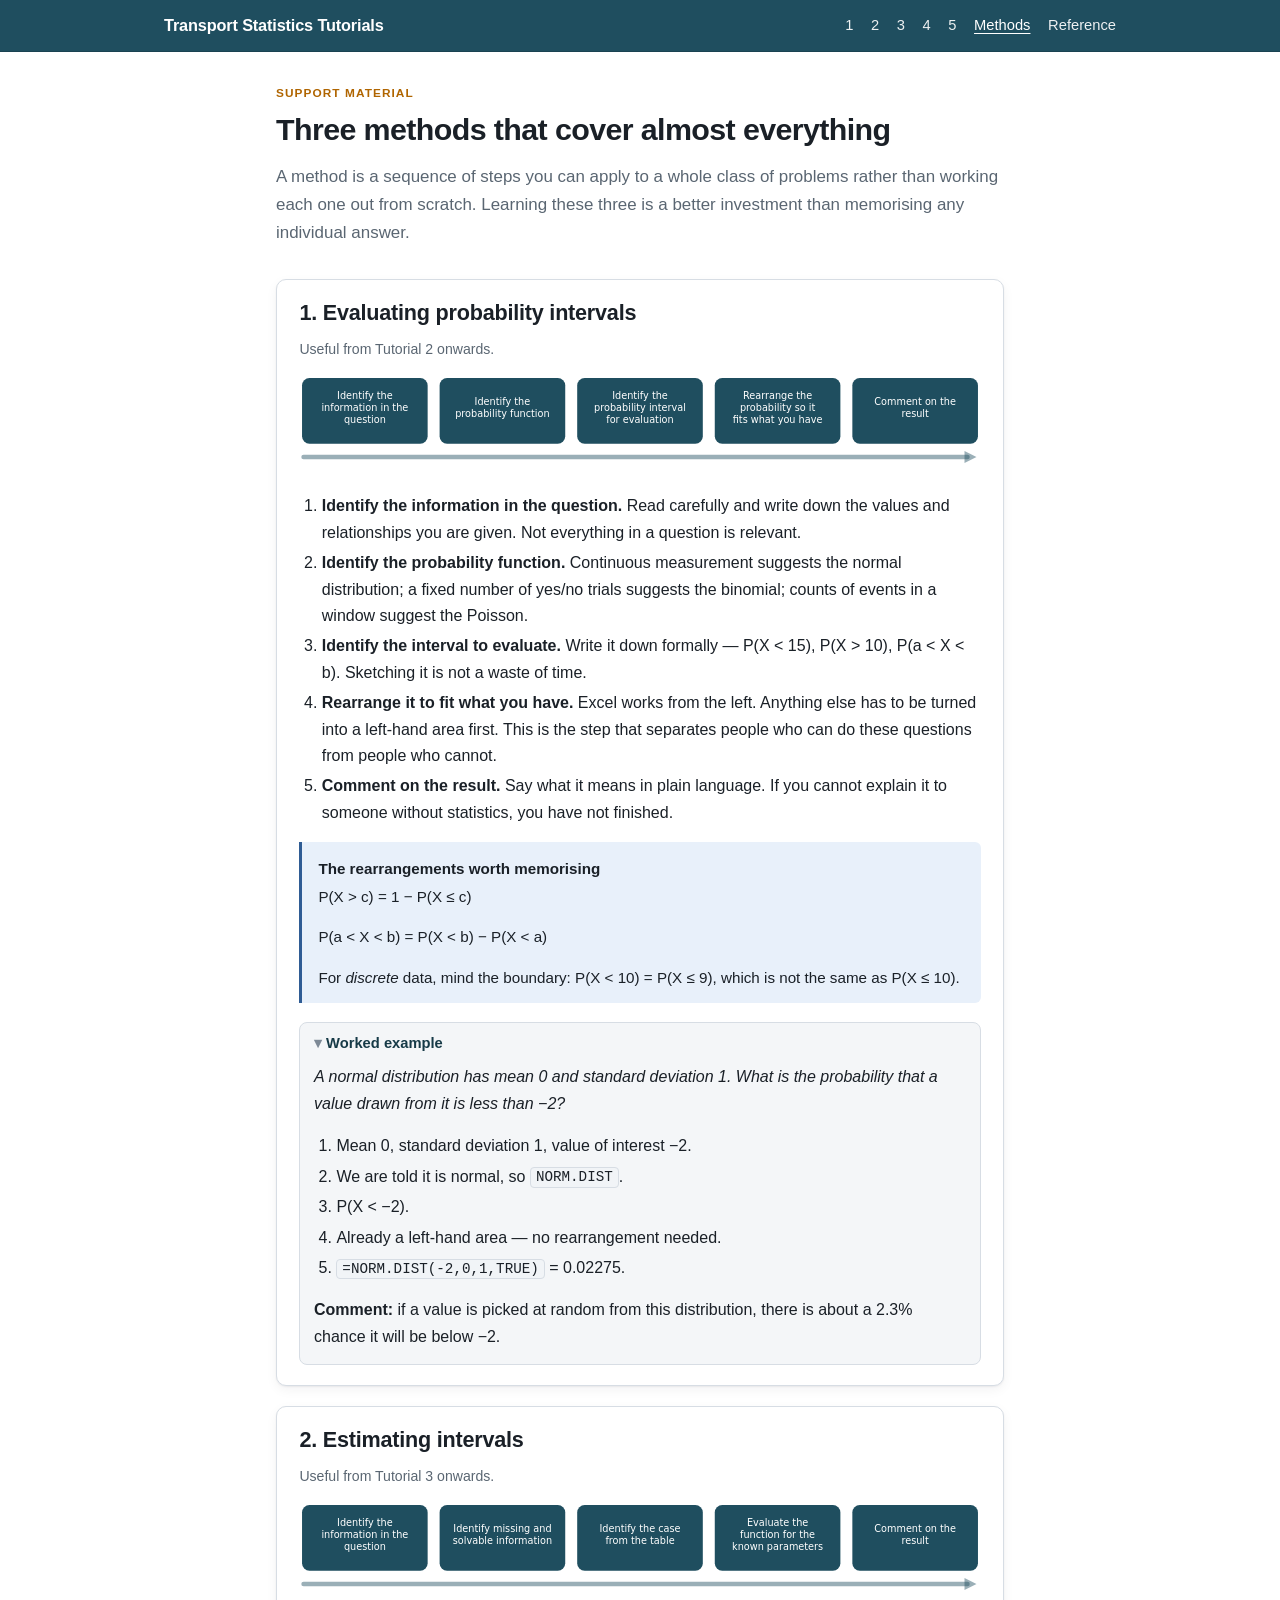
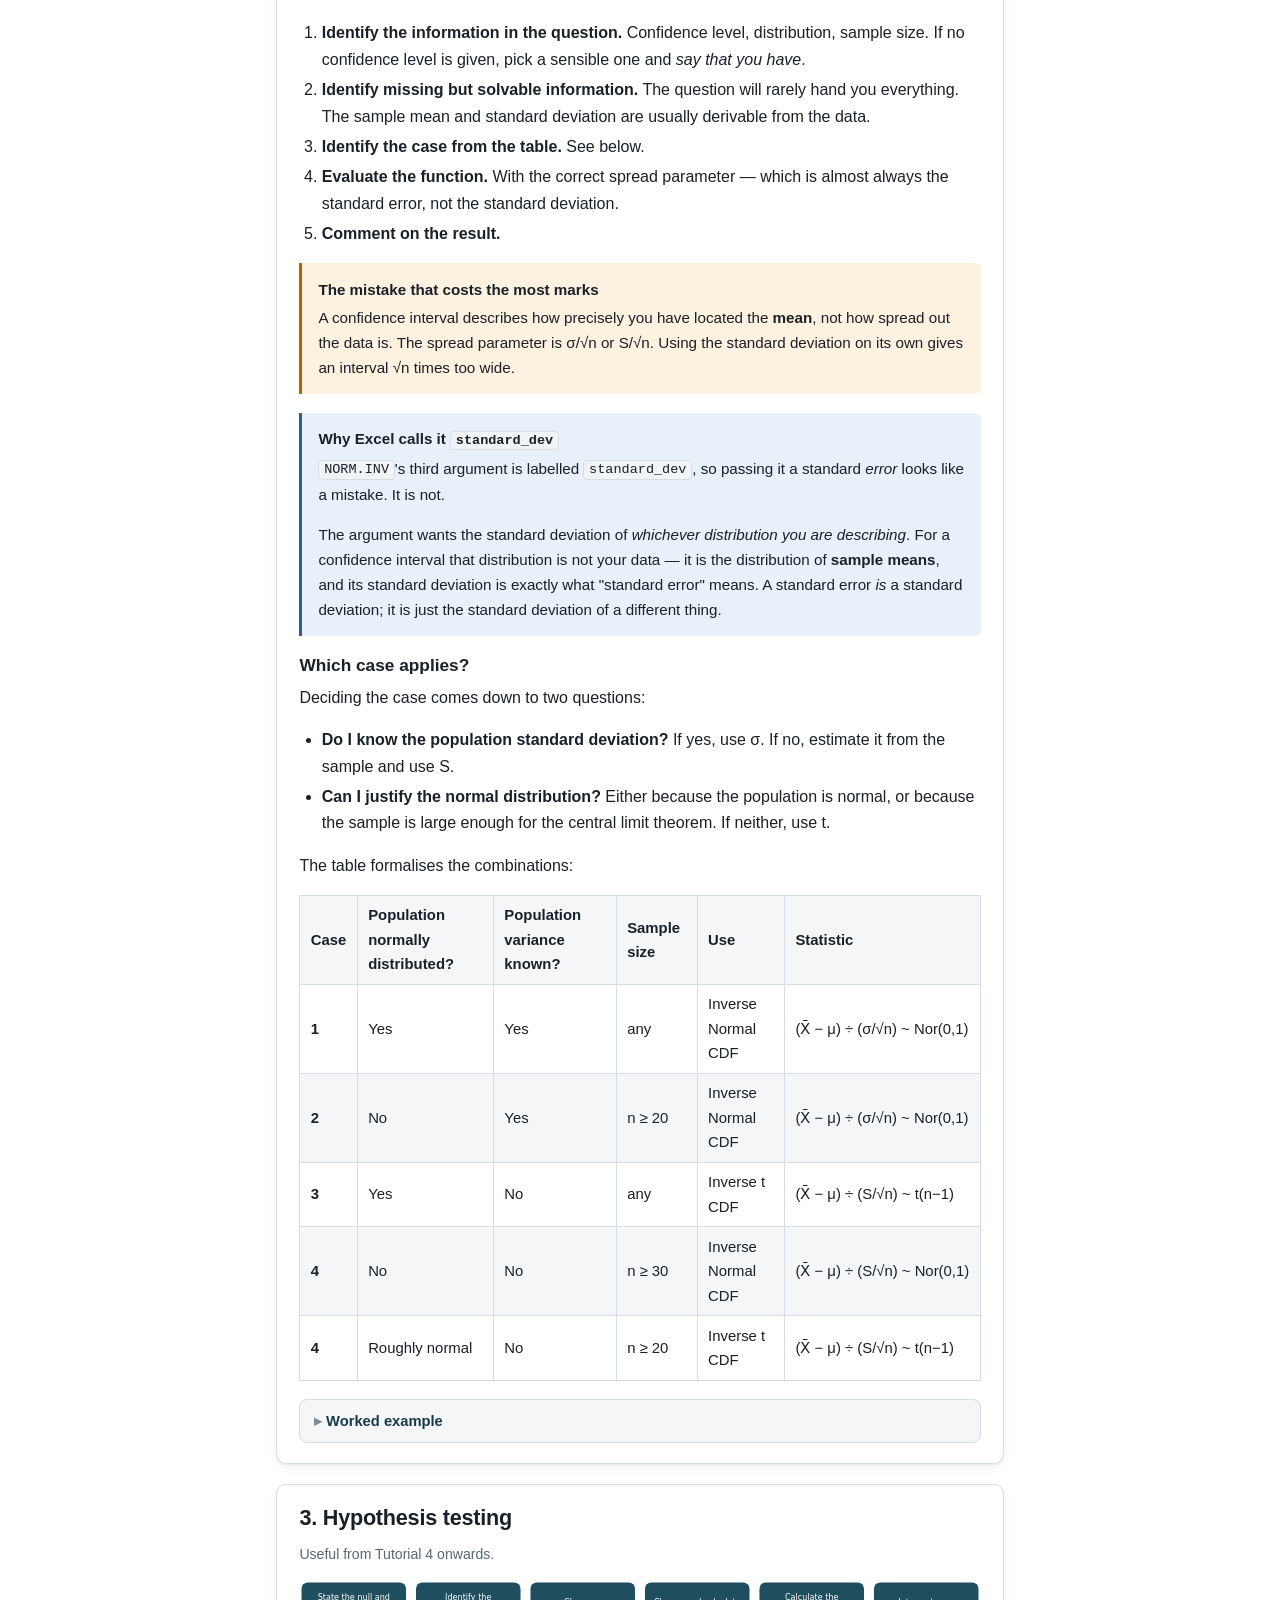
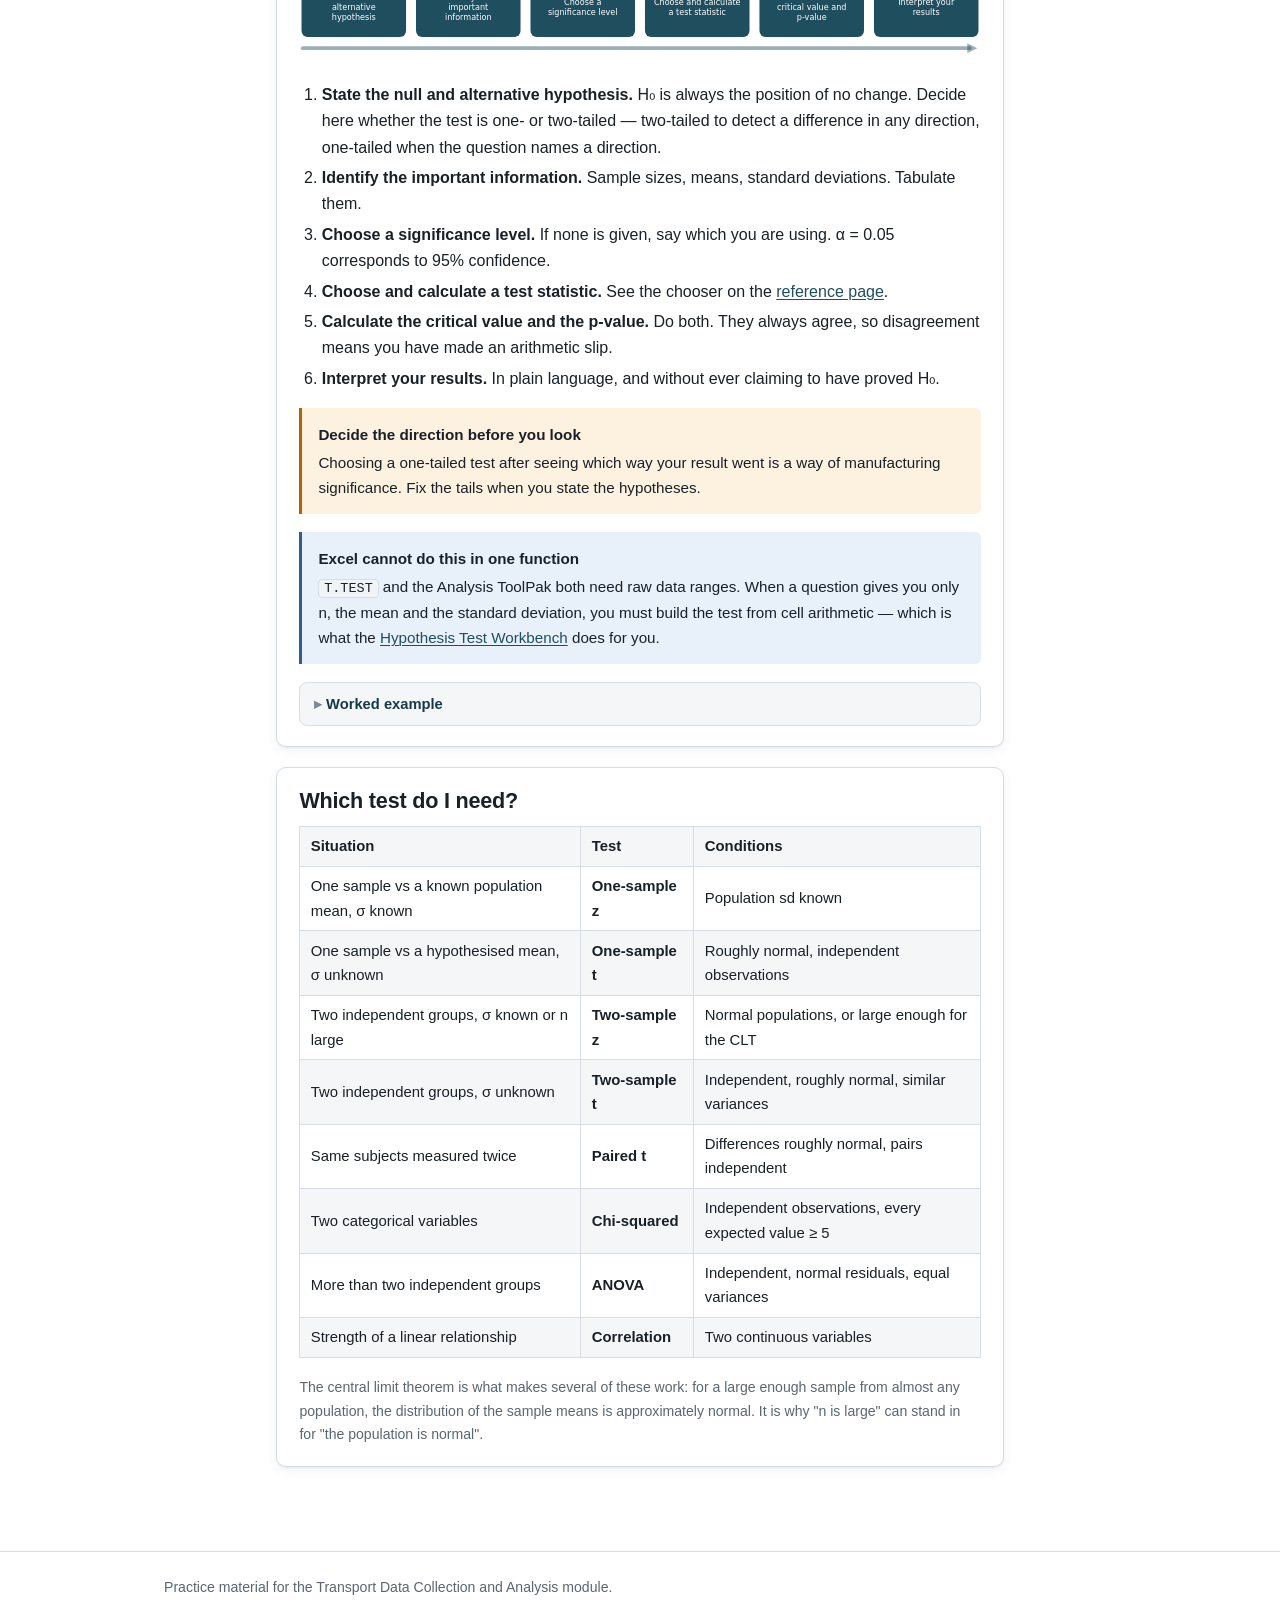
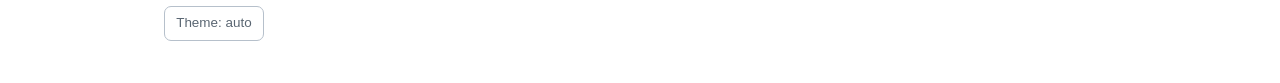
==== commit b81326a0: "Novice-review fixes, scoped to gentle nudges Students arrive from a lecture course and with some Exc" ====
--- a/methodology.html
+++ b/methodology.html
@@ -146,49 +146,7 @@
       </div>
 
       <h3>Which case applies?</h3>
-      <div class="table-scroll">
-        <table>
-          <thead>
-            <tr>
-              <th>Case</th>
-              <th>Population normally distributed?</th>
-              <th>Population variance known?</th>
-              <th>Sample size</th>
-              <th>Use</th>
-              <th>Statistic</th>
-            </tr>
-          </thead>
-          <tbody>
-            <tr>
-              <td><strong>1</strong></td><td>Yes</td><td>Yes</td><td>any</td>
-              <td>Inverse Normal CDF</td>
-              <td class="nowrap">(X̄ − μ) ÷ (σ/√n) ~ Nor(0,1)</td>
-            </tr>
-            <tr>
-              <td><strong>2</strong></td><td>No</td><td>Yes</td><td>n ≥ 20</td>
-              <td>Inverse Normal CDF</td>
-              <td class="nowrap">(X̄ − μ) ÷ (σ/√n) ~ Nor(0,1)</td>
-            </tr>
-            <tr>
-              <td><strong>3</strong></td><td>Yes</td><td>No</td><td>any</td>
-              <td>Inverse t CDF</td>
-              <td class="nowrap">(X̄ − μ) ÷ (S/√n) ~ t(n−1)</td>
-            </tr>
-            <tr>
-              <td><strong>4</strong></td><td>No</td><td>No</td><td>n ≥ 30</td>
-              <td>Inverse Normal CDF</td>
-              <td class="nowrap">(X̄ − μ) ÷ (S/√n) ~ Nor(0,1)</td>
-            </tr>
-            <tr>
-              <td><strong>4</strong></td><td>Roughly normal</td><td>No</td><td>n ≥ 20</td>
-              <td>Inverse t CDF</td>
-              <td class="nowrap">(X̄ − μ) ÷ (S/√n) ~ t(n−1)</td>
-            </tr>
-          </tbody>
-        </table>
-      </div>
-
-      <p>Read the table as two questions:</p>
+      <p>Deciding the case comes down to two questions:</p>
       <ul>
         <li><strong>Do I know the population standard deviation?</strong> If yes,
           use σ. If no, estimate it from the sample and use S.</li>
@@ -196,6 +154,49 @@
           because the population is normal, or because the sample is large
           enough for the central limit theorem. If neither, use t.</li>
       </ul>
+      <p>The table formalises the combinations:</p>
+      <div class="table-scroll">
+        <table>
+          <thead>
+            <tr>
+              <th>Case</th>
+              <th>Population normally distributed?</th>
+              <th>Population variance known?</th>
+              <th>Sample size</th>
+              <th>Use</th>
+              <th>Statistic</th>
+            </tr>
+          </thead>
+          <tbody>
+            <tr>
+              <td><strong>1</strong></td><td>Yes</td><td>Yes</td><td>any</td>
+              <td>Inverse Normal CDF</td>
+              <td class="nowrap">(X̄ − μ) ÷ (σ/√n) ~ Nor(0,1)</td>
+            </tr>
+            <tr>
+              <td><strong>2</strong></td><td>No</td><td>Yes</td><td>n ≥ 20</td>
+              <td>Inverse Normal CDF</td>
+              <td class="nowrap">(X̄ − μ) ÷ (σ/√n) ~ Nor(0,1)</td>
+            </tr>
+            <tr>
+              <td><strong>3</strong></td><td>Yes</td><td>No</td><td>any</td>
+              <td>Inverse t CDF</td>
+              <td class="nowrap">(X̄ − μ) ÷ (S/√n) ~ t(n−1)</td>
+            </tr>
+            <tr>
+              <td><strong>4</strong></td><td>No</td><td>No</td><td>n ≥ 30</td>
+              <td>Inverse Normal CDF</td>
+              <td class="nowrap">(X̄ − μ) ÷ (S/√n) ~ Nor(0,1)</td>
+            </tr>
+            <tr>
+              <td><strong>4</strong></td><td>Roughly normal</td><td>No</td><td>n ≥ 20</td>
+              <td>Inverse t CDF</td>
+              <td class="nowrap">(X̄ − μ) ÷ (S/√n) ~ t(n−1)</td>
+            </tr>
+          </tbody>
+        </table>
+      </div>
+
 
       <details class="solution">
         <summary>Worked example</summary>
--- a/assets/css/site.css
+++ b/assets/css/site.css
@@ -490,6 +490,14 @@
 .opt.is-ok:has(input:checked) { border-color: var(--ok-border); background: var(--ok-soft); }
 .opt.is-bad:has(input:checked) { border-color: var(--bad-border); background: var(--bad-soft); }
 
+/* Language picker row at the top of tutorial pages. */
+.lang-toolbar {
+  display: flex; justify-content: flex-end; align-items: center;
+  margin-bottom: .75rem;
+}
+.lang-toolbar label { display: inline-flex; align-items: center; }
+.lang-toolbar select { font-size: .88rem; padding: .25rem .45rem; }
+
 /* How precisely an answer is wanted. */
 .precision {
   margin: .45rem 0 0;
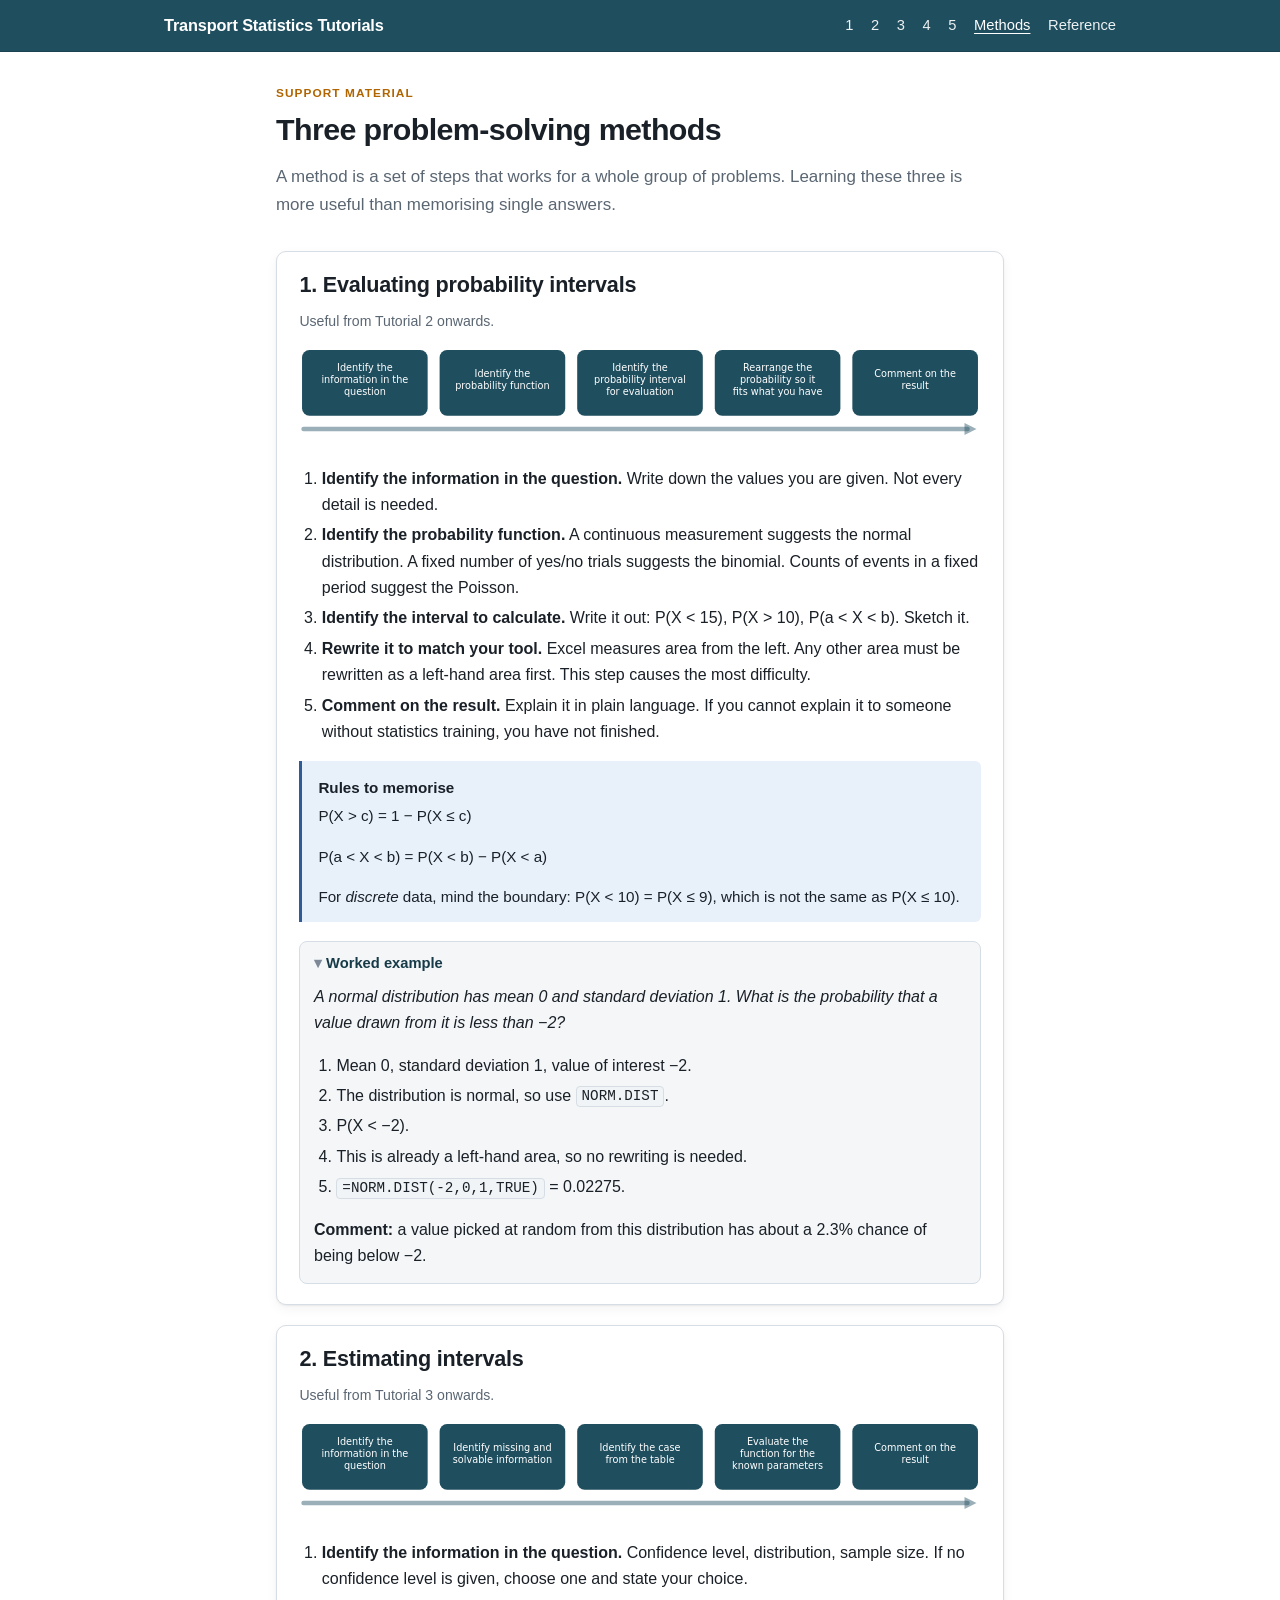
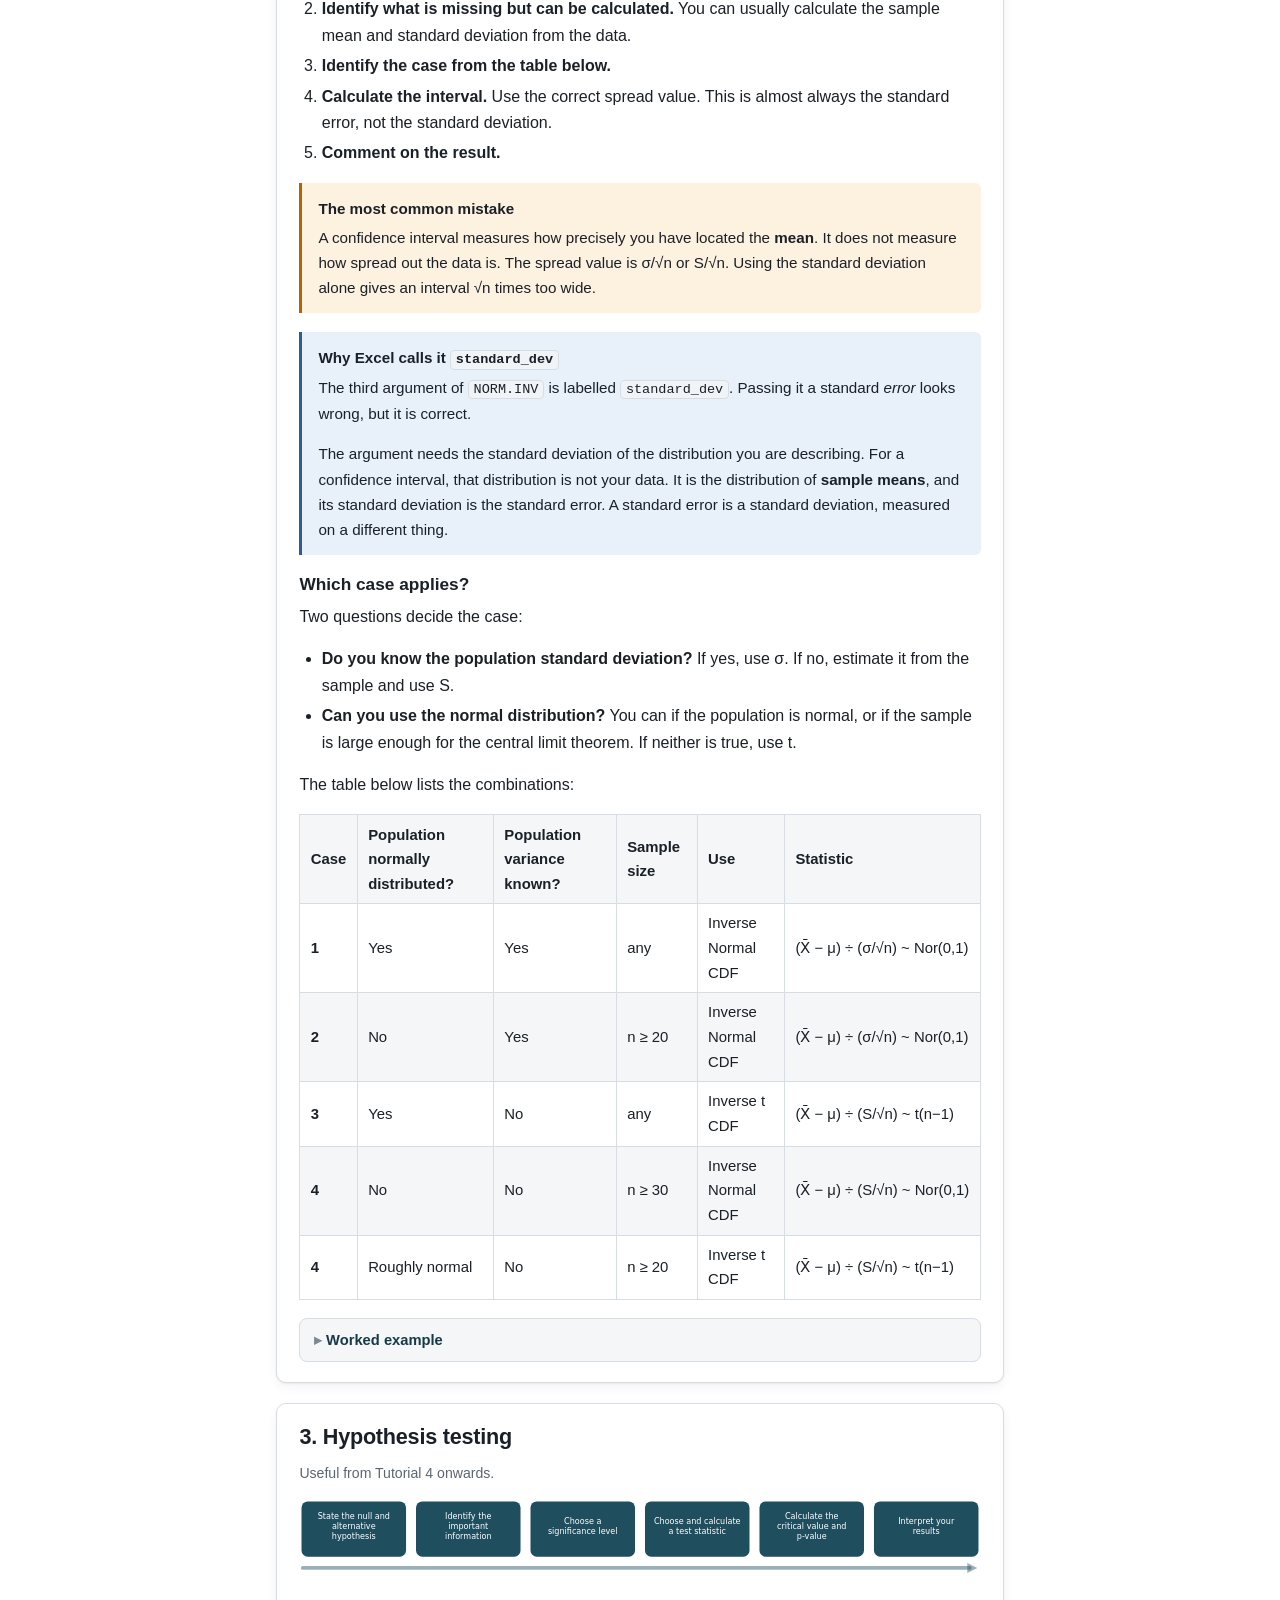
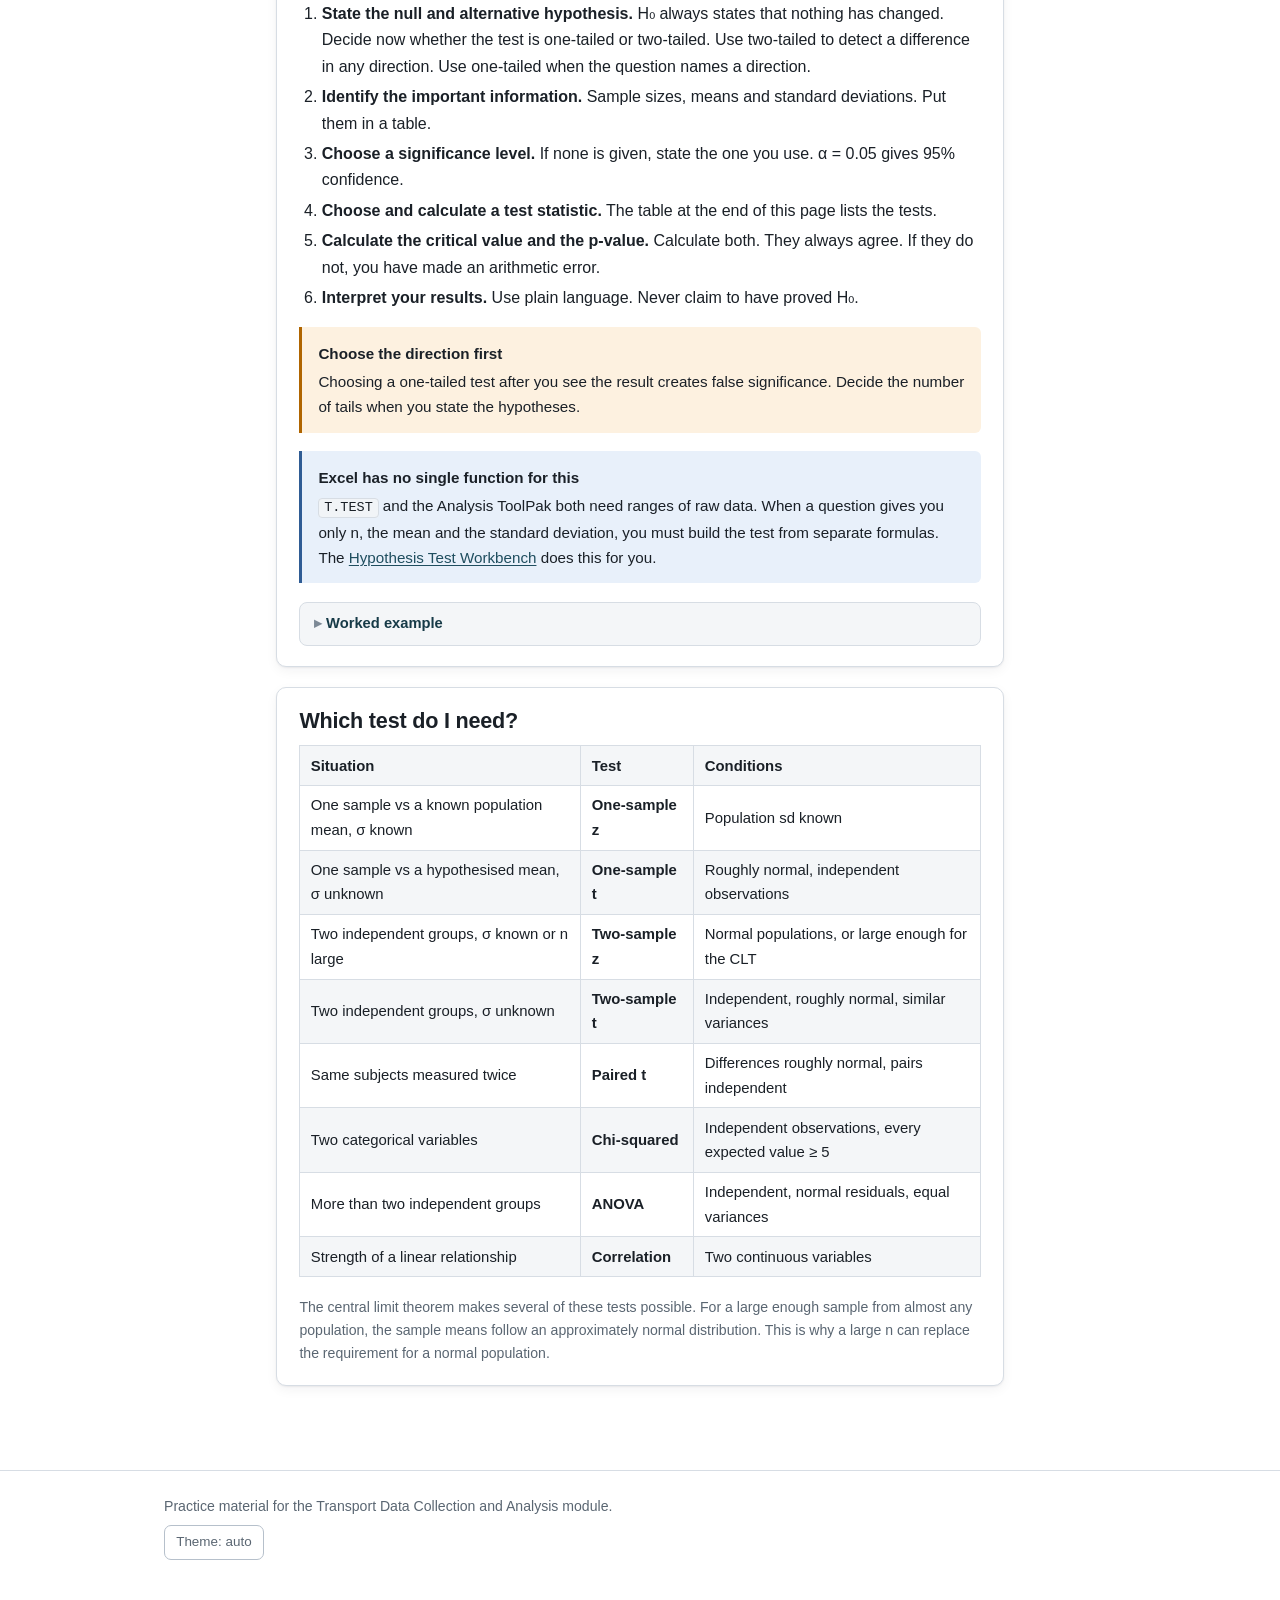
==== commit 4cf9ce09: "Rewrite all student-facing text in a plainer style House style, now recorded in CONTRIBUTING-CONTENT" ====
--- a/methodology.html
+++ b/methodology.html
@@ -31,11 +31,10 @@
 
     <div class="page-head">
       <div class="eyebrow">Support material</div>
-      <h1>Three methods that cover almost everything</h1>
+      <h1>Three problem-solving methods</h1>
       <p class="lede">
-        A method is a sequence of steps you can apply to a whole class of
-        problems rather than working each one out from scratch. Learning these
-        three is a better investment than memorising any individual answer.
+        A method is a set of steps that works for a whole group of problems.
+        Learning these three is more useful than memorising single answers.
       </p>
     </div>
 
@@ -50,27 +49,24 @@
       </figure>
 
       <ol>
-        <li><strong>Identify the information in the question.</strong> Read
-          carefully and write down the values and relationships you are given.
-          Not everything in a question is relevant.</li>
-        <li><strong>Identify the probability function.</strong> Continuous
-          measurement suggests the normal distribution; a fixed number of
-          yes/no trials suggests the binomial; counts of events in a window
-          suggest the Poisson.</li>
-        <li><strong>Identify the interval to evaluate.</strong> Write it down
-          formally — P(X &lt; 15), P(X &gt; 10), P(a &lt; X &lt; b). Sketching
-          it is not a waste of time.</li>
-        <li><strong>Rearrange it to fit what you have.</strong> Excel works from
-          the left. Anything else has to be turned into a left-hand area first.
-          This is the step that separates people who can do these questions from
-          people who cannot.</li>
-        <li><strong>Comment on the result.</strong> Say what it means in plain
-          language. If you cannot explain it to someone without statistics, you
-          have not finished.</li>
+        <li><strong>Identify the information in the question.</strong> Write
+          down the values you are given. Not every detail is needed.</li>
+        <li><strong>Identify the probability function.</strong> A continuous
+          measurement suggests the normal distribution. A fixed number of
+          yes/no trials suggests the binomial. Counts of events in a fixed
+          period suggest the Poisson.</li>
+        <li><strong>Identify the interval to calculate.</strong> Write it out:
+          P(X &lt; 15), P(X &gt; 10), P(a &lt; X &lt; b). Sketch it.</li>
+        <li><strong>Rewrite it to match your tool.</strong> Excel measures area
+          from the left. Any other area must be rewritten as a left-hand area
+          first. This step causes the most difficulty.</li>
+        <li><strong>Comment on the result.</strong> Explain it in plain
+          language. If you cannot explain it to someone without statistics
+          training, you have not finished.</li>
       </ol>
 
       <div class="note">
-        <span class="note-title">The rearrangements worth memorising</span>
+        <span class="note-title">Rules to memorise</span>
         <p>P(X &gt; c) = 1 − P(X ≤ c)</p>
         <p>P(a &lt; X &lt; b) = P(X &lt; b) − P(X &lt; a)</p>
         <p style="margin-bottom:0">For <em>discrete</em> data, mind the boundary:
@@ -84,14 +80,14 @@
           is the probability that a value drawn from it is less than −2?</em></p>
           <ol>
             <li>Mean 0, standard deviation 1, value of interest −2.</li>
-            <li>We are told it is normal, so <code>NORM.DIST</code>.</li>
+            <li>The distribution is normal, so use <code>NORM.DIST</code>.</li>
             <li>P(X &lt; −2).</li>
-            <li>Already a left-hand area — no rearrangement needed.</li>
+            <li>This is already a left-hand area, so no rewriting is needed.</li>
             <li><code>=NORM.DIST(-2,0,1,TRUE)</code> = 0.02275.</li>
           </ol>
-          <p style="margin-bottom:0"><strong>Comment:</strong> if a value is
-          picked at random from this distribution, there is about a 2.3% chance
-          it will be below −2.</p>
+          <p style="margin-bottom:0"><strong>Comment:</strong> a value picked
+          at random from this distribution has about a 2.3% chance of being
+          below −2.</p>
         </div>
       </details>
     </section>
@@ -107,54 +103,53 @@
       </figure>
 
       <ol>
-        <li><strong>Identify the information in the question.</strong> Confidence
-          level, distribution, sample size. If no confidence level is given,
-          pick a sensible one and <em>say that you have</em>.</li>
-        <li><strong>Identify missing but solvable information.</strong> The
-          question will rarely hand you everything. The sample mean and standard
-          deviation are usually derivable from the data.</li>
-        <li><strong>Identify the case from the table.</strong> See below.</li>
-        <li><strong>Evaluate the function.</strong> With the correct spread
-          parameter — which is almost always the standard error, not the
-          standard deviation.</li>
+        <li><strong>Identify the information in the question.</strong>
+          Confidence level, distribution, sample size. If no confidence level is
+          given, choose one and state your choice.</li>
+        <li><strong>Identify what is missing but can be calculated.</strong> You
+          can usually calculate the sample mean and standard deviation from the
+          data.</li>
+        <li><strong>Identify the case from the table below.</strong></li>
+        <li><strong>Calculate the interval.</strong> Use the correct spread
+          value. This is almost always the standard error, not the standard
+          deviation.</li>
         <li><strong>Comment on the result.</strong></li>
       </ol>
 
       <div class="note warn">
-        <span class="note-title">The mistake that costs the most marks</span>
-        A confidence interval describes how precisely you have located the
-        <strong>mean</strong>, not how spread out the data is. The spread
-        parameter is σ/√n or S/√n. Using the standard deviation on its own gives
-        an interval √n times too wide.
+        <span class="note-title">The most common mistake</span>
+        A confidence interval measures how precisely you have located the
+        <strong>mean</strong>. It does not measure how spread out the data is.
+        The spread value is σ/√n or S/√n. Using the standard deviation alone
+        gives an interval √n times too wide.
       </div>
 
       <div class="note">
         <span class="note-title">Why Excel calls it <code>standard_dev</code></span>
         <p>
-          <code>NORM.INV</code>'s third argument is labelled
-          <code>standard_dev</code>, so passing it a standard <em>error</em>
-          looks like a mistake. It is not.
+          The third argument of <code>NORM.INV</code> is labelled
+          <code>standard_dev</code>. Passing it a standard <em>error</em> looks
+          wrong, but it is correct.
         </p>
         <p style="margin-bottom:0">
-          The argument wants the standard deviation of <em>whichever
-          distribution you are describing</em>. For a confidence interval that
-          distribution is not your data — it is the distribution of
-          <strong>sample means</strong>, and its standard deviation is exactly
-          what "standard error" means. A standard error <em>is</em> a standard
-          deviation; it is just the standard deviation of a different thing.
+          The argument needs the standard deviation of the distribution you
+          are describing. For a confidence interval, that distribution is not
+          your data. It is the distribution of <strong>sample means</strong>,
+          and its standard deviation is the standard error. A standard error is
+          a standard deviation, measured on a different thing.
         </p>
       </div>
 
       <h3>Which case applies?</h3>
-      <p>Deciding the case comes down to two questions:</p>
+      <p>Two questions decide the case:</p>
       <ul>
-        <li><strong>Do I know the population standard deviation?</strong> If yes,
-          use σ. If no, estimate it from the sample and use S.</li>
-        <li><strong>Can I justify the normal distribution?</strong> Either
-          because the population is normal, or because the sample is large
-          enough for the central limit theorem. If neither, use t.</li>
+        <li><strong>Do you know the population standard deviation?</strong> If
+          yes, use σ. If no, estimate it from the sample and use S.</li>
+        <li><strong>Can you use the normal distribution?</strong> You can if the
+          population is normal, or if the sample is large enough for the central
+          limit theorem. If neither is true, use t.</li>
       </ul>
-      <p>The table formalises the combinations:</p>
+      <p>The table below lists the combinations:</p>
       <div class="table-scroll">
         <table>
           <thead>
@@ -205,26 +200,26 @@
           The average speed was 25 mph with a standard deviation of 2 mph.
           Estimate a 95% confidence interval for the population mean.</em></p>
           <ol>
-            <li>n = 100, mean 25, sd 2, 95% confidence so α = 0.05 and the tails
-              are at 0.025 and 0.975.</li>
-            <li>Nothing further to derive.</li>
-            <li>We are not told the population is normal and we do not know its
-              standard deviation, but n = 100 is large — <strong>Case 4</strong>,
-              inverse normal.</li>
+            <li>n = 100, mean 25, standard deviation 2. 95% confidence, so
+              α = 0.05 and the tails are at 0.025 and 0.975.</li>
+            <li>Nothing else needs calculating.</li>
+            <li>The question does not say the population is normal, and the
+              population standard deviation is unknown. But n = 100 is large, so
+              this is <strong>Case 4</strong>, using the inverse normal.</li>
             <li>Standard error = 2 ÷ √100 = 0.2.<br>
               <code>=NORM.INV(0.025, 25, 0.2)</code> = 24.61<br>
               <code>=NORM.INV(0.975, 25, 0.2)</code> = 25.39</li>
           </ol>
-          <p style="margin-bottom:0"><strong>Comment:</strong> we can say with
-          95% confidence that the mean speed of vehicles passing this site is
-          between 24.61 and 25.39 mph.</p>
+          <p style="margin-bottom:0"><strong>Comment:</strong> with 95%
+          confidence, the mean speed of vehicles passing this site is between
+          24.61 and 25.39 mph.</p>
           <div class="note small">
-            <span class="note-title">Check you used the standard error</span>
-            If you get 25 ± 3.92 mph here, you have used the standard deviation
-            (2) as the spread parameter rather than the standard error (0.2).
-            That answers a different question — it is roughly the range covering
-            individual <em>vehicles</em>, not the precision of the
-            <em>mean</em> — and it comes out √n = 10 times too wide.
+            <span class="note-title">Check that you used the standard error</span>
+            If you get 25 ± 3.92 mph, you have used the standard deviation, 2,
+            instead of the standard error, 0.2. That answers a different
+            question. It gives the range covering individual
+            <em>vehicles</em>, not the precision of the <em>mean</em>, and it is
+            √n = 10 times too wide.
           </div>
         </div>
       </details>
@@ -241,37 +236,37 @@
       </figure>
 
       <ol>
-        <li><strong>State the null and alternative hypothesis.</strong> H₀ is
-          always the position of no change. Decide here whether the test is one-
-          or two-tailed — two-tailed to detect a difference in any direction,
-          one-tailed when the question names a direction.</li>
+        <li><strong>State the null and alternative hypothesis.</strong> H₀
+          always states that nothing has changed. Decide now whether the test is
+          one-tailed or two-tailed. Use two-tailed to detect a difference in any
+          direction. Use one-tailed when the question names a direction.</li>
         <li><strong>Identify the important information.</strong> Sample sizes,
-          means, standard deviations. Tabulate them.</li>
-        <li><strong>Choose a significance level.</strong> If none is given, say
-          which you are using. α = 0.05 corresponds to 95% confidence.</li>
-        <li><strong>Choose and calculate a test statistic.</strong> See the
-          chooser on the <a href="reference.html">reference page</a>.</li>
-        <li><strong>Calculate the critical value and the p-value.</strong> Do
-          both. They always agree, so disagreement means you have made an
-          arithmetic slip.</li>
-        <li><strong>Interpret your results.</strong> In plain language, and
-          without ever claiming to have proved H₀.</li>
+          means and standard deviations. Put them in a table.</li>
+        <li><strong>Choose a significance level.</strong> If none is given,
+          state the one you use. α = 0.05 gives 95% confidence.</li>
+        <li><strong>Choose and calculate a test statistic.</strong> The table at
+          the end of this page lists the tests.</li>
+        <li><strong>Calculate the critical value and the p-value.</strong>
+          Calculate both. They always agree. If they do not, you have made an
+          arithmetic error.</li>
+        <li><strong>Interpret your results.</strong> Use plain language. Never
+          claim to have proved H₀.</li>
       </ol>
 
       <div class="note warn">
-        <span class="note-title">Decide the direction before you look</span>
-        Choosing a one-tailed test after seeing which way your result went is a
-        way of manufacturing significance. Fix the tails when you state the
+        <span class="note-title">Choose the direction first</span>
+        Choosing a one-tailed test after you see the result creates false
+        significance. Decide the number of tails when you state the
         hypotheses.
       </div>
 
       <div class="note">
-        <span class="note-title">Excel cannot do this in one function</span>
-        <code>T.TEST</code> and the Analysis ToolPak both need raw data ranges.
-        When a question gives you only n, the mean and the standard deviation,
-        you must build the test from cell arithmetic — which is what the
+        <span class="note-title">Excel has no single function for this</span>
+        <code>T.TEST</code> and the Analysis ToolPak both need ranges of raw
+        data. When a question gives you only n, the mean and the standard
+        deviation, you must build the test from separate formulas. The
         <a href="workbooks/hypothesis-test-workbench.xlsx">Hypothesis Test
-        Workbench</a> does for you.
+        Workbench</a> does this for you.
       </div>
 
       <details class="solution">
@@ -282,22 +277,22 @@
           121 seconds. The standard deviation was 49 seconds in both. Is the
           difference significant at 95% confidence?</em></p>
           <ol>
-            <li>H₀: μ_L = μ_M. H₁: μ_L ≠ μ_M. Two-tailed, because no direction
-              is specified.</li>
+            <li>H₀: μ_L = μ_M. H₁: μ_L ≠ μ_M. Two-tailed, because the question
+              gives no direction.</li>
             <li>n_L = 64, n_M = 49, means 144 and 121, s = 49 for both.</li>
             <li>95% confidence, so α = 0.05, split as 0.025 per tail.</li>
-            <li>Two independent groups with an unknown population sd — a
-              two-sample t-test.<br>
+            <li>Two independent groups with an unknown population standard
+              deviation, so use a two-sample t-test.<br>
               t = (144 − 121) ÷ (49 × √(1/64 + 1/49)) = 23 ÷ 9.30 =
               <strong>2.473</strong><br>
               df = 64 + 49 − 2 = 111</li>
             <li><code>=T.INV.2T(0.05, 111)</code> = 1.98</li>
             <li>2.473 &gt; 1.98, so <strong>reject H₀</strong>.</li>
           </ol>
-          <p style="margin-bottom:0"><strong>Comment:</strong> there is evidence
-          that bus lateness differs significantly between the two cities. Note
-          what has <em>not</em> been shown: nothing here explains why, and
-          nothing licenses the claim that one city's buses are better run.</p>
+          <p style="margin-bottom:0"><strong>Comment:</strong> there is
+          evidence that bus lateness differs between the two cities. This does
+          not explain why. It does not show that one city runs its buses
+          better.</p>
         </div>
       </details>
     </section>
@@ -336,10 +331,10 @@
         </table>
       </div>
       <p class="small muted" style="margin-bottom:0">
-        The central limit theorem is what makes several of these work: for a
-        large enough sample from almost any population, the distribution of the
-        sample means is approximately normal. It is why "n is large" can stand
-        in for "the population is normal".
+        The central limit theorem makes several of these tests possible. For a
+        large enough sample from almost any population, the sample means follow
+        an approximately normal distribution. This is why a large n can replace
+        the requirement for a normal population.
       </p>
     </section>
 
